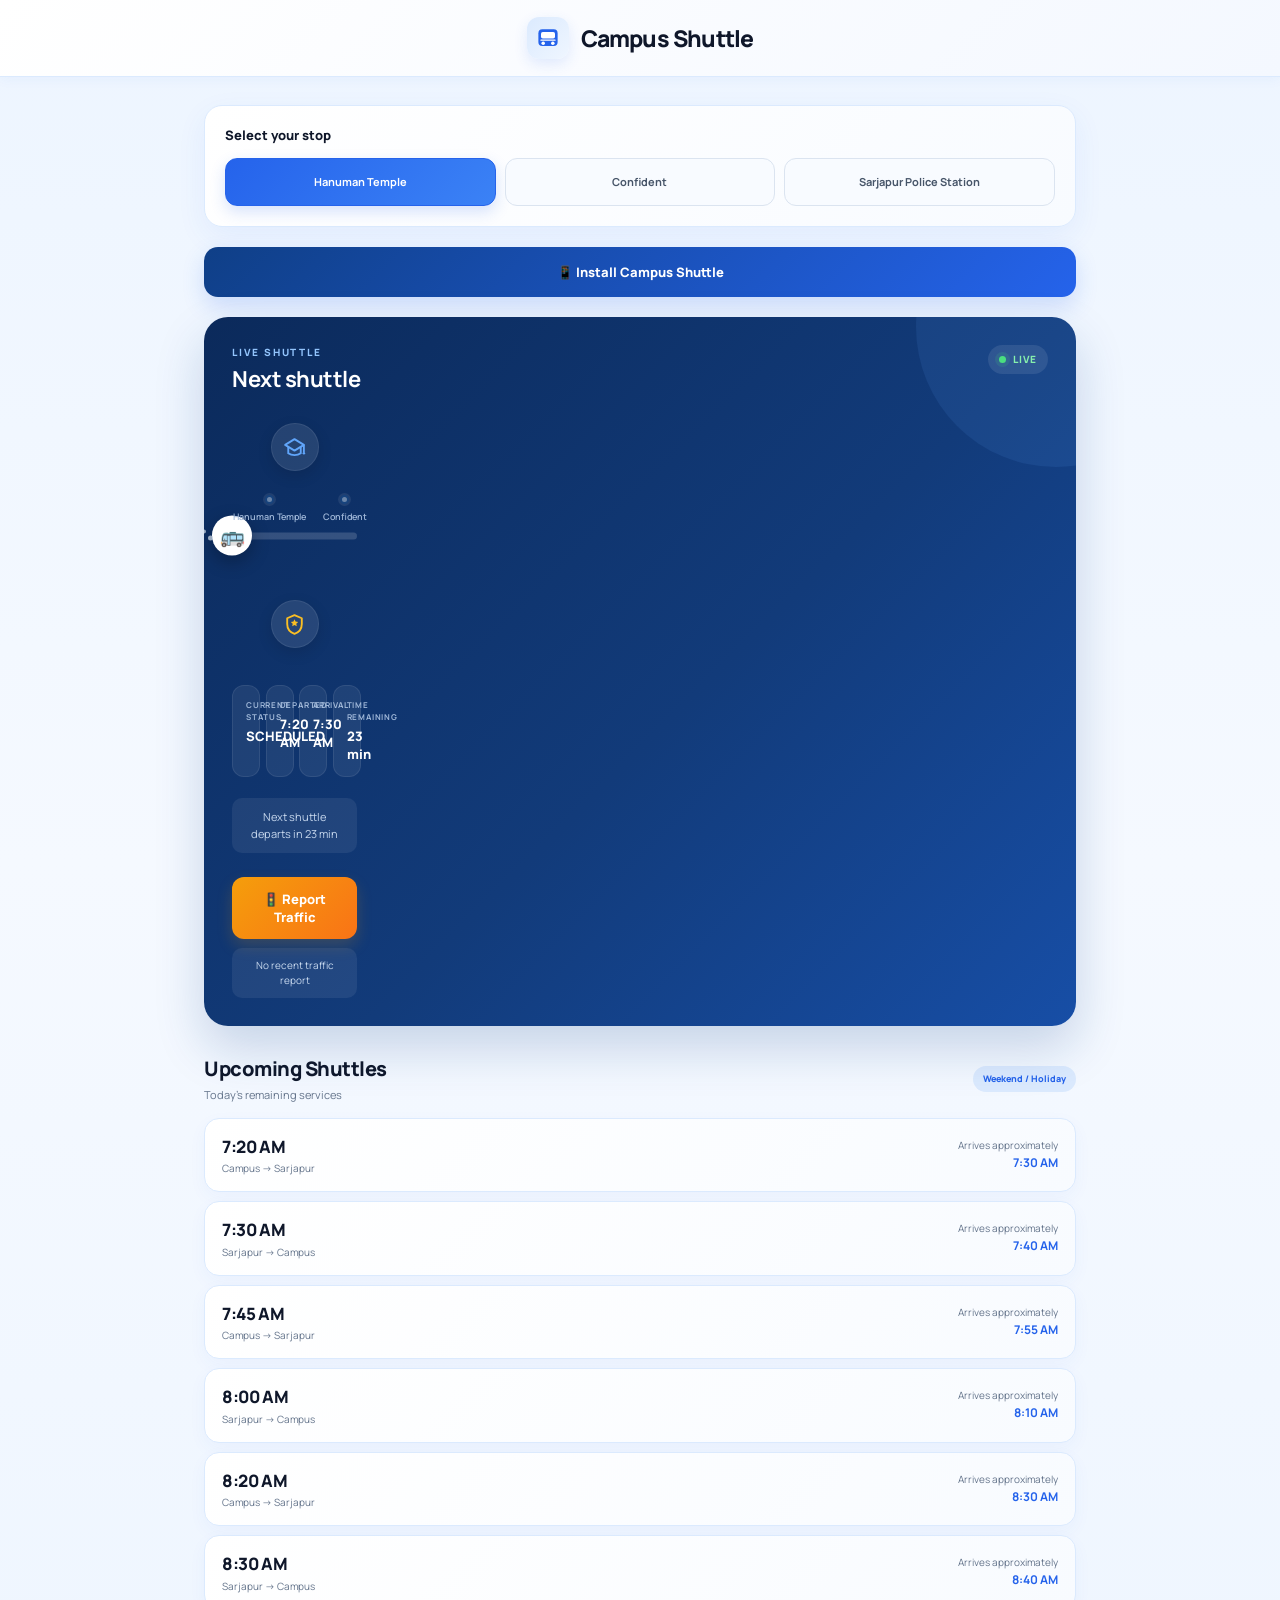
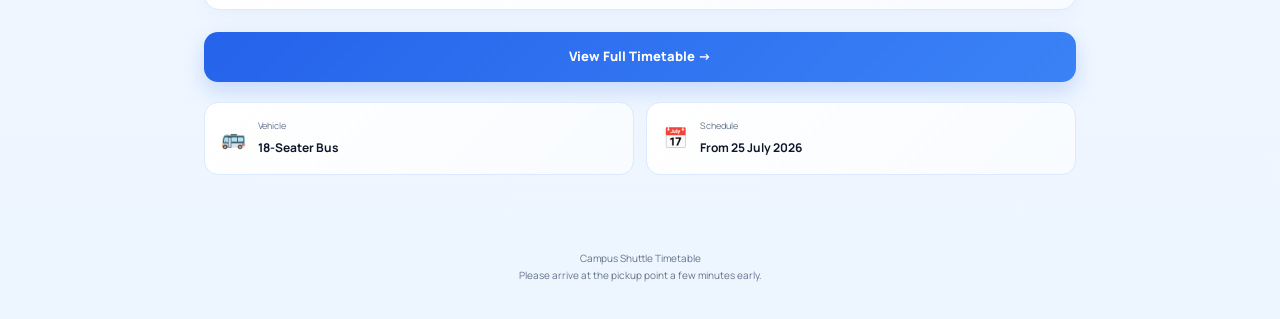
==== index.html @ 2bd51497 "Polish Campus Shuttle design and route" ====
<!DOCTYPE html>
<html lang="en">

<head>

    <meta charset="UTF-8">

    <meta
        name="viewport"
        content="width=device-width, initial-scale=1.0"
    >

    <title>Campus Shuttle</title>

    <!-- Modern Font -->
    <link rel="preconnect" href="https://fonts.googleapis.com">

    <link
        href="https://fonts.googleapis.com/css2?family=Manrope:wght@400;500;600;700;800&display=swap"
        rel="stylesheet"
    >

    <!-- Main CSS -->
    <link
        rel="stylesheet"
        href="style.css"
    >
<!-- PWA / Mobile App -->
<link rel="manifest" href="manifest.json">

<meta name="theme-color" content="#2563eb">

<!-- iPhone / iPad -->
<meta name="apple-mobile-web-app-capable" content="yes">
<meta name="apple-mobile-web-app-status-bar-style" content="default">
<meta name="apple-mobile-web-app-title" content="Campus Shuttle">

<link rel="apple-touch-icon" href="icon-192.png">
</head>


<body>


    <!-- =====================================
         MODERN HEADER
    ====================================== -->

    <header class="modern-header">

        <div class="brand">

            <div class="brand-icon">

                <svg
                    viewBox="0 0 64 64"
                    xmlns="http://www.w3.org/2000/svg"
                    aria-hidden="true"
                >

                    <!-- Bus body -->
                    <rect
                        x="10"
                        y="12"
                        width="44"
                        height="38"
                        rx="9"
                        fill="currentColor"
                    />

                    <!-- Windows -->
                    <rect
                        x="16"
                        y="18"
                        width="32"
                        height="15"
                        rx="4"
                        fill="white"
                    />

                    <!-- Wheels -->
                    <circle
                        cx="21"
                        cy="44"
                        r="4"
                        fill="white"
                    />

                    <circle
                        cx="43"
                        cy="44"
                        r="4"
                        fill="white"
                    />

                    <!-- Lower line -->
                    <path
                        d="M16 37h32"
                        stroke="white"
                        stroke-width="3"
                        stroke-linecap="round"
                    />

                </svg>

            </div>


            <div class="brand-name">
                Campus Shuttle
            </div>

        </div>

    </header>



    <!-- =====================================
         MAIN CONTENT
    ====================================== -->

    <main class="container">


        <!-- =====================================
             LOCATION SELECTION
        ====================================== -->

        <section class="location-card">

    <div class="pickup-title">
        Select your stop
    </div>

    <div class="stop-selector">

        <button
            class="stop-option active"
            data-stop="hanuman-temple"
        >
            Hanuman Temple
        </button>

        <button
            class="stop-option"
            data-stop="confident"
        >
            Confident
        </button>

        <button
            class="stop-option"
            data-stop="sarjapur-police-station"
        >
            Sarjapur Police Station
        </button>

    </div>

</section>
<!-- INSTALL APP -->

<button
    id="installAppButton"
    class="install-app-button"
>
    📱 Install Campus Shuttle
</button>


        <!-- =====================================
             LIVE SHUTTLE TRACKER
        ====================================== -->

        <section class="live-tracker">


            <!-- Live Header -->

            <div class="live-header">

                <div>

                    <div class="live-label">
                        LIVE SHUTTLE
                    </div>


                    <h2 id="liveStatus">
                        Checking shuttle status...
                    </h2>

                </div>


                <div class="live-indicator">

                    <span class="live-dot"></span>

                    LIVE

                </div>

            </div>



            <!-- =====================================
                 ROUTE
            ====================================== -->

            <div class="live-route">

    <!-- APU CAMPUS -->

    <div class="route-terminal">

        <div class="terminal-icon campus-icon">

    <svg
        viewBox="0 0 24 24"
        fill="none"
        xmlns="http://www.w3.org/2000/svg"
        aria-hidden="true"
    >
        <path
            d="M3 9.5L12 4L21 9.5L12 15L3 9.5Z"
            stroke="currentColor"
            stroke-width="1.8"
            stroke-linejoin="round"
        />

        <path
            d="M6 11.5V17.5C9.5 20 14.5 20 18 17.5V11.5"
            stroke="currentColor"
            stroke-width="1.8"
            stroke-linecap="round"
        />

        <path
            d="M21 10V16"
            stroke="currentColor"
            stroke-width="1.8"
            stroke-linecap="round"
        />

        <circle
            cx="21"
            cy="17.5"
            r="1.2"
            fill="currentColor"
        />
    </svg>

</div>

    <!-- ROUTE -->

    <div class="route-middle">

        <div class="route-line-vertical">

            <div
                class="route-progress"
                id="routeProgress"
            ></div>

            <div
    class="bus-marker going-right"
    id="busMarker"
>
    <span class="bus-smoke smoke-1"></span>
    <span class="bus-smoke smoke-2"></span>
    <span class="bus-smoke smoke-3"></span>

    <span class="bus-emoji">
        🚌
    </span>
</div>
        </div>


        <div class="pickup-stops">

            <div
                class="pickup-stop"
                data-route-stop="hanuman-temple"
            >
                <span class="pickup-dot"></span>

                <span>
                    Hanuman Temple
                </span>
            </div>


            <div
                class="pickup-stop"
                data-route-stop="confident"
            >
                <span class="pickup-dot"></span>

                <span>
                    Confident
                </span>
            </div>

        </div>

    </div>


    <!-- SARJAPUR -->

    <div class="route-terminal destination">

        <div class="terminal-icon police-icon">

    <svg
        viewBox="0 0 24 24"
        fill="none"
        xmlns="http://www.w3.org/2000/svg"
        aria-hidden="true"
    >
        <path
            d="M12 3L19 6V11.5C19 16.2 16.2 19.5 12 21C7.8 19.5 5 16.2 5 11.5V6L12 3Z"
            stroke="currentColor"
            stroke-width="1.8"
            stroke-linejoin="round"
        />

        <path
            d="M12 7L13 9.2L15.5 9.5L13.7 11.2L14.2 13.7L12 12.5L9.8 13.7L10.3 11.2L8.5 9.5L11 9.2L12 7Z"
            fill="currentColor"
        />
    </svg>

</div>


            <!-- =====================================
                 LIVE INFORMATION
            ====================================== -->

            <div class="live-info-grid">


                <div class="live-info-card">

                    <span class="live-info-label">
                        CURRENT STATUS
                    </span>


                    <strong id="busState">
                        --
                    </strong>

                </div>



                <div class="live-info-card">

                    <span class="live-info-label">
                        DEPARTED
                    </span>


                    <strong id="departureTime">
                        --
                    </strong>

                </div>



                <div class="live-info-card">

                    <span class="live-info-label">
                        ARRIVAL
                    </span>


                    <strong id="liveArrivalTime">
                        --
                    </strong>

                </div>



                <div class="live-info-card">

                    <span class="live-info-label">
                        TIME REMAINING
                    </span>


                    <strong id="timeRemaining">
                        --
                    </strong>

                </div>

            </div>



            <!-- Live Message -->

            <div
                class="live-message"
                id="liveMessage"
            >
                Checking the current shuttle...
            </div>



            <!-- =====================================
                 TRAFFIC REPORT
            ====================================== -->

            <div class="traffic-report-box">


                <button
                    id="trafficButton"
                    class="traffic-button"
                    onclick="reportTraffic()"
                >
                    🚦 Report Traffic
                </button>


                <div
                    id="trafficStatus"
                    class="traffic-status"
                >
                    No recent traffic report
                </div>

            </div>


        </section>



        <!-- =====================================
             UPCOMING SHUTTLES
        ====================================== -->

        <section class="upcoming-section">


            <div class="section-heading">


                <div>

                    <h2>
                        Upcoming Shuttles
                    </h2>


                    <p>
                        Today's remaining services
                    </p>

                </div>


                <span id="dayType">
                    Weekday
                </span>

            </div>



            <div id="upcomingList">

                <!-- JavaScript will insert shuttles here -->

            </div>


        </section>



        <!-- =====================================
             FULL TIMETABLE
        ====================================== -->

        <a
            href="timetable.html"
            class="full-timetable-button"
        >
            View Full Timetable →
        </a>



        <!-- =====================================
             INFORMATION
        ====================================== -->

        <section class="info-grid">


            <div class="info-card">

                <span>
                    🚌
                </span>


                <div>

                    <p>
                        Vehicle
                    </p>


                    <strong>
                        18-Seater Bus
                    </strong>

                </div>

            </div>



            <div class="info-card">

                <span>
                    📅
                </span>


                <div>

                    <p>
                        Schedule
                    </p>


                    <strong>
                        From 25 July 2026
                    </strong>

                </div>

            </div>


        </section>


    </main>



    <!-- =====================================
         FOOTER
    ====================================== -->

    <footer>

        <p>
            Campus Shuttle Timetable
        </p>


        <p>
            Please arrive at the pickup point a few minutes early.
        </p>

    </footer>



    <!-- =====================================
         JAVASCRIPT
    ====================================== -->

    <script src="script.js"></script>
<script>
    if ("serviceWorker" in navigator) {
        window.addEventListener("load", () => {
            navigator.serviceWorker.register("./sw.js")
                .then(() => {
                    console.log("Campus Shuttle app ready");
                })
                .catch(error => {
                    console.log("App setup error:", error);
                });
        });
    }
</script>
<script>
    if ("serviceWorker" in navigator) {

        window.addEventListener("load", () => {

            navigator.serviceWorker.register("./sw.js")
                .then(() => {
                    console.log("Campus Shuttle app ready");
                })
                .catch(error => {
                    console.error(
                        "Service worker registration failed:",
                        error
                    );
                });

        });

    }
</script>
</body>

</html>
---- style.css ----
/* =========================================================
   CAMPUS SHUTTLE
   CLEAN BLUE THEME
   SINGLE SOURCE OF TRUTH
========================================================= */


/* =========================================================
   1. GLOBAL
========================================================= */

* {
    box-sizing: border-box;
    margin: 0;
    padding: 0;
}

html {
    scroll-behavior: smooth;
    overflow-x: hidden;
}

body {
    font-family: "Manrope", sans-serif;

    background:
        linear-gradient(
            180deg,
            #edf5ff 0%,
            #f5f9ff 45%,
            #edf5ff 100%
        );

    color: #0f172a;

    line-height: 1.5;

    overflow-x: hidden;

    min-height: 100vh;
}

button,
select {
    font-family: inherit;
}

button {
    -webkit-tap-highlight-color: transparent;
}

a {
    color: inherit;
    text-decoration: none;
}


/* =========================================================
   2. HEADER
========================================================= */

.modern-header {
    width: 100%;

    background:
        linear-gradient(
            135deg,
            #ffffff,
            #f4f8ff
        );

    border-bottom: 1px solid #dbeafe;

    box-shadow:
        0 2px 12px rgba(37, 99, 235, 0.05);
}

.brand {
    width: 100%;
    max-width: 1100px;

    min-height: 76px;

    margin: 0 auto;

    padding: 16px 28px;

    display: flex;

    align-items: center;

    justify-content: center;

    gap: 12px;
}

.brand-icon {
    width: 42px;
    height: 42px;

    display: flex;

    align-items: center;
    justify-content: center;

    border-radius: 12px;

    background:
        linear-gradient(
            135deg,
            #dbeafe,
            #eff6ff
        );

    color: #2563eb;

    box-shadow:
        0 5px 14px rgba(37, 99, 235, 0.12);

    flex-shrink: 0;
}

.brand-icon svg {
    width: 28px;
    height: 28px;
}

.brand-name {
    font-size: 23px;

    font-weight: 800;

    letter-spacing: -0.8px;

    color: #0f172a;
}


/* =========================================================
   3. MAIN CONTAINER
========================================================= */

.container {
    width: 100%;

    max-width: 920px;

    margin: 0 auto;

    padding: 28px 24px 50px;
}


/* =========================================================
   4. STOP SELECTOR
========================================================= */

.location-card {
    width: 100%;

    background:
        linear-gradient(
            135deg,
            #ffffff,
            #f8fbff
        );

    border: 1px solid #dbeafe;

    border-radius: 18px;

    padding: 20px;

    margin-bottom: 20px;

    box-shadow:
        0 10px 30px rgba(37, 99, 235, 0.07);
}

.pickup-title {
    margin-bottom: 12px;

    color: #0f172a;

    font-size: 13px;

    font-weight: 800;
}

.stop-selector {
    width: 100%;

    display: grid;

    grid-template-columns:
        repeat(3, minmax(0, 1fr));

    gap: 9px;
}

.stop-option {
    min-height: 48px;

    padding: 9px 12px;

    border:
        1px solid #dbe4f0;

    border-radius: 12px;

    background: #f8fbff;

    color: #475569;

    font-size: 11px;

    font-weight: 700;

    cursor: pointer;

    transition:
        background 0.2s ease,
        border-color 0.2s ease,
        color 0.2s ease,
        transform 0.2s ease,
        box-shadow 0.2s ease;
}

.stop-option:hover {
    transform: translateY(-1px);

    border-color: #93c5fd;

    background: #eff6ff;
}

.stop-option.active {
    background:
        linear-gradient(
            135deg,
            #2563eb,
            #3b82f6
        );

    border-color: #2563eb;

    color: white;

    box-shadow:
        0 6px 15px rgba(37, 99, 235, 0.18);
}


/* =========================================================
   5. LIVE TRACKER
========================================================= */

.live-tracker {
    width: 100%;

    position: relative;

    overflow: hidden;

    background:
        linear-gradient(
            135deg,
            #0b2a5b 0%,
            #123b7a 55%,
            #174ea6 100%
        );

    color: white;

    border-radius: 24px;

    padding: 28px;

    margin-bottom: 28px;

    box-shadow:
        0 22px 50px rgba(15, 63, 135, 0.20);
}


/* subtle glow */

.live-tracker::before {
    content: "";

    position: absolute;

    width: 280px;
    height: 280px;

    right: -120px;
    top: -130px;

    border-radius: 50%;

    background:
        rgba(96, 165, 250, 0.10);

    pointer-events: none;
}


/* =========================================================
   6. LIVE HEADER
========================================================= */

.live-header {
    position: relative;
    z-index: 2;

    display: flex;

    align-items: flex-start;

    justify-content: space-between;

    gap: 15px;
}

.live-label {
    margin-bottom: 6px;

    color: #93c5fd;

    font-size: 10px;

    font-weight: 800;

    letter-spacing: 1.8px;
}

.live-header h2 {
    color: white;

    font-size: 22px;

    line-height: 1.25;

    letter-spacing: -0.5px;
}

.live-indicator {
    display: flex;

    align-items: center;

    gap: 7px;

    padding: 7px 11px;

    border-radius: 20px;

    background:
        rgba(255,255,255,0.09);

    color: #86efac;

    font-size: 10px;

    font-weight: 800;

    letter-spacing: 0.7px;

    white-space: nowrap;
}

.live-dot {
    width: 7px;
    height: 7px;

    border-radius: 50%;

    background: #4ade80;

    box-shadow:
        0 0 0 4px rgba(74, 222, 128, 0.12);

    animation:
        livePulse 1.5s infinite;
}

@keyframes livePulse {

    0% {
        opacity: 1;
        transform: scale(1);
    }

    50% {
        opacity: 0.45;
        transform: scale(0.75);
    }

    100% {
        opacity: 1;
        transform: scale(1);
    }
}


/* =========================================================
   7. HORIZONTAL ROUTE
========================================================= */

.live-route {
    position: relative;
    z-index: 2;

    width: 100%;

    min-height: 175px;

    margin-top: 30px;

    display: grid;

    grid-template-columns:
        125px
        minmax(0, 1fr)
        145px;

    align-items: center;

    gap: 18px;
}


/* =========================================================
   8. TERMINAL STOPS
========================================================= */

.route-terminal {
    width: 100%;

    display: flex;

    flex-direction: column;

    align-items: center;

    justify-content: center;

    text-align: center;

    gap: 7px;
}

.terminal-icon {
    width: 48px;
    height: 48px;

    display: flex;

    align-items: center;
    justify-content: center;

    border-radius: 50%;

    background:
        rgba(255,255,255,0.10);

    border:
        1px solid rgba(255,255,255,0.08);

    color: #93c5fd;

    box-shadow:
        0 5px 15px rgba(0,0,0,0.12);
}

.terminal-icon svg {
    width: 25px;
    height: 25px;
}

.campus-icon {
    color: #60a5fa;
}

.police-icon {
    color: #fbbf24;
}

.route-terminal strong {
    max-width: 130px;

    color: white;

    font-size: 10px;

    font-weight: 800;

    line-height: 1.35;
}

.route-terminal > span {
    color: #a9c5e8;

    font-size: 8px;

    font-weight: 600;
}


/* =========================================================
   9. MIDDLE ROUTE
========================================================= */

.route-middle {
    position: relative;

    width: 100%;

    min-width: 0;

    height: 115px;

    display: flex;

    align-items: center;
}


/* =========================================================
   10. ROAD / ROUTE LINE
========================================================= */

.route-line-vertical {
    position: absolute;

    left: 0;
    right: 0;

    top: 50%;

    width: 100%;
    height: 7px;

    transform: translateY(-50%);

    border-radius: 20px;

    background:
        rgba(255,255,255,0.16);
}


/* blue progress */

.route-line-vertical .route-progress {
    position: absolute;

    left: 0;
    top: 0;

    width: 0%;
    height: 100%;

    border-radius: 20px;

    background:
        linear-gradient(
            90deg,
            #60a5fa,
            #38bdf8
        );

    transition:
        width 1s linear;
}


/* =========================================================
   11. BUS
========================================================= */

.route-line-vertical .bus-marker {
    position: absolute;

    left: 0%;

    top: 50%;

    width: 40px;
    height: 40px;

    transform:
        translate(-50%, -50%);

    display: flex;

    align-items: center;
    justify-content: center;

    border-radius: 50%;

    background: white;

    color: #111827;

    font-size: 20px;

    box-shadow:
        0 6px 18px rgba(0,0,0,0.28);

    transition:
        left 1s linear;

    z-index: 10;
}

.bus-emoji {
    position: relative;

    z-index: 5;

    display: block;

    line-height: 1;
}


/* =========================================================
   12. BUS SMOKE
========================================================= */

.bus-smoke {
    position: absolute;

    width: 5px;
    height: 5px;

    border-radius: 50%;

    background:
        rgba(203, 213, 225, 0.75);

    pointer-events: none;

    animation:
        busSmoke 1.2s infinite ease-out;
}

.going-right .smoke-1 {
    left: -4px;
    top: 20px;

    animation-delay: 0s;
}

.going-right .smoke-2 {
    left: -10px;
    top: 14px;

    width: 4px;
    height: 4px;

    animation-delay: 0.3s;
}

.going-right .smoke-3 {
    left: -15px;
    top: 21px;

    width: 3px;
    height: 3px;

    animation-delay: 0.6s;
}

@keyframes busSmoke {

    0% {
        opacity: 0;

        transform:
            translateX(0)
            translateY(0)
            scale(0.6);
    }

    30% {
        opacity: 0.7;
    }

    100% {
        opacity: 0;

        transform:
            translateX(-10px)
            translateY(-5px)
            scale(1.5);
    }
}

.going-left .bus-emoji {
    transform:
        scaleX(-1);
}

.going-left .smoke-1 {
    left: auto;
    right: -4px;
}

.going-left .smoke-2 {
    left: auto;
    right: -10px;
}

.going-left .smoke-3 {
    left: auto;
    right: -15px;
}

.going-left .bus-smoke {
    animation-name:
        busSmokeLeft;
}

@keyframes busSmokeLeft {

    0% {
        opacity: 0;

        transform:
            translateX(0)
            translateY(0)
            scale(0.6);
    }

    30% {
        opacity: 0.7;
    }

    100% {
        opacity: 0;

        transform:
            translateX(10px)
            translateY(-5px)
            scale(1.5);
    }
}


/* =========================================================
   13. INTERMEDIATE PICKUP STOPS
========================================================= */

.pickup-stops {
    position: absolute;

    left: 0;
    right: 0;

    top: 50%;

    height: 82px;

    transform:
        translateY(-50%);

    display: flex;

    align-items: flex-start;

    justify-content: space-between;

    pointer-events: none;
}

.pickup-stop {
    min-width: 75px;

    display: flex;

    flex-direction: column;

    align-items: center;

    gap: 7px;

    color: #9fb7d8;

    font-size: 9px;

    font-weight: 600;

    text-align: center;

    line-height: 1.3;

    transition:
        color 0.2s ease,
        transform 0.2s ease;
}

.pickup-dot {
    width: 9px;
    height: 9px;

    flex-shrink: 0;

    border-radius: 50%;

    background: #6b86aa;

    border:
        2px solid #17437d;

    box-shadow:
        0 0 0 2px rgba(255,255,255,0.08);
}

.pickup-stop.selected {
    color: #bfdbfe;

    font-weight: 800;

    transform:
        translateY(-2px);
}

.pickup-stop.selected .pickup-dot {
    background: #60a5fa;

    box-shadow:
        0 0 0 4px rgba(96,165,250,0.16);
}


/* =========================================================
   14. LIVE INFORMATION
========================================================= */

.live-info-grid {
    position: relative;
    z-index: 2;

    width: 100%;

    display: grid;

    grid-template-columns:
        repeat(4, minmax(0, 1fr));

    gap: 9px;

    margin-top: 30px;
}

.live-info-card {
    min-width: 0;

    padding: 13px;

    border:
        1px solid rgba(255,255,255,0.08);

    border-radius: 12px;

    background:
        rgba(255,255,255,0.07);
}

.live-info-label {
    display: block;

    margin-bottom: 5px;

    color: #9fb7d8;

    font-size: 8px;

    font-weight: 700;

    letter-spacing: 0.8px;
}

.live-info-card strong {
    display: block;

    color: white;

    font-size: 13px;

    font-weight: 800;
}


/* =========================================================
   15. LIVE MESSAGE
========================================================= */

.live-message {
    position: relative;
    z-index: 2;

    margin-top: 14px;

    padding: 11px 13px;

    border-radius: 10px;

    background:
        rgba(255,255,255,0.07);

    color: #c7d8ee;

    font-size: 11px;

    text-align: center;
}


/* =========================================================
   16. TRAFFIC REPORT
========================================================= */

.traffic-report-box {
    position: relative;
    z-index: 2;

    margin-top: 17px;

    text-align: center;
}

.traffic-button {
    width: 100%;

    min-height: 48px;

    border: none;

    border-radius: 12px;

    padding: 13px 18px;

    background:
        linear-gradient(
            135deg,
            #f59e0b,
            #f97316
        );

    color: white;

    font-size: 13px;

    font-weight: 800;

    cursor: pointer;

    box-shadow:
        0 7px 16px rgba(245,158,11,0.18);

    transition:
        transform 0.2s ease,
        opacity 0.2s ease;
}

.traffic-button:hover {
    transform:
        translateY(-1px);

    opacity: 0.94;
}

.traffic-button:active {
    transform:
        scale(0.98);
}

.traffic-button:disabled {
    cursor: not-allowed;

    opacity: 0.55;
}

.traffic-status {
    margin-top: 9px;

    padding: 10px;

    border-radius: 10px;

    background:
        rgba(255,255,255,0.07);

    color: #c7d8ee;

    font-size: 10px;

    line-height: 1.5;
}

.traffic-status.active {
    background:
        rgba(245,158,11,0.14);

    color: #fbbf24;

    border:
        1px solid rgba(245,158,11,0.22);
}

.traffic-status.clear {
    color: #86efac;
}


/* =========================================================
   17. UPCOMING SHUTTLES
========================================================= */

.upcoming-section {
    width: 100%;

    margin-bottom: 22px;
}

.section-heading {
    display: flex;

    align-items: center;

    justify-content: space-between;

    gap: 15px;

    margin-bottom: 14px;
}

.section-heading h2 {
    color: #0f172a;

    font-size: 20px;

    font-weight: 800;

    letter-spacing: -0.5px;
}

.section-heading p {
    margin-top: 3px;

    color: #64748b;

    font-size: 11px;
}

#dayType {
    padding: 6px 10px;

    border-radius: 20px;

    background: #dbeafe;

    color: #2563eb;

    font-size: 9px;

    font-weight: 800;

    white-space: nowrap;
}


/* =========================================================
   18. SHUTTLE CARDS
========================================================= */

.shuttle-card {
    width: 100%;

    display: flex;

    align-items: center;

    justify-content: space-between;

    gap: 15px;

    margin-bottom: 9px;

    padding: 15px 17px;

    background:
        linear-gradient(
            135deg,
            #ffffff,
            #f8fbff
        );

    border:
        1px solid #dbeafe;

    border-radius: 15px;

    box-shadow:
        0 6px 18px rgba(37, 99, 235, 0.045);

    transition:
        transform 0.2s ease,
        box-shadow 0.2s ease,
        border-color 0.2s ease;
}

.shuttle-card:hover {
    transform:
        translateY(-2px);

    border-color: #bfdbfe;

    box-shadow:
        0 10px 24px rgba(37, 99, 235, 0.09);
}

.shuttle-card-left {
    display: flex;

    align-items: center;

    gap: 12px;

    min-width: 0;
}

.shuttle-time {
    color: #0f172a;

    font-size: 17px;

    font-weight: 800;

    letter-spacing: -0.4px;

    white-space: nowrap;
}

.shuttle-route {
    margin-top: 2px;

    color: #64748b;

    font-size: 10px;
}

.shuttle-arrival {
    flex-shrink: 0;

    color: #64748b;

    font-size: 10px;

    text-align: right;
}

.shuttle-arrival strong {
    display: block;

    margin-top: 1px;

    color: #2563eb;

    font-size: 12px;
}


/* =========================================================
   19. SPECIAL SHUTTLE
========================================================= */

.special-shuttle {
    border-color: #f5d48a;

    background:
        linear-gradient(
            135deg,
            #fffdf5,
            #ffffff
        );
}

.special-badge {
    display: inline-flex;

    align-items: center;

    gap: 4px;

    margin-left: 7px;

    padding: 4px 8px;

    border-radius: 20px;

    background: #fff4cf;

    color: #a16207;

    font-size: 9px;

    font-weight: 800;

    vertical-align: middle;
}


/* =========================================================
   20. FULL TIMETABLE BUTTON
========================================================= */

.full-timetable-button {
    width: 100%;

    min-height: 50px;

    display: flex;

    align-items: center;
    justify-content: center;

    margin: 20px 0;

    border-radius: 14px;

    background:
        linear-gradient(
            135deg,
            #2563eb,
            #3b82f6
        );

    color: white;

    font-size: 13px;

    font-weight: 800;

    box-shadow:
        0 9px 22px rgba(37, 99, 235, 0.20);

    transition:
        transform 0.2s ease,
        box-shadow 0.2s ease;
}

.full-timetable-button:hover {
    transform:
        translateY(-1px);

    box-shadow:
        0 12px 26px rgba(37, 99, 235, 0.25);
}


/* =========================================================
   21. INFORMATION CARDS
========================================================= */

.info-grid {
    width: 100%;

    display: grid;

    grid-template-columns:
        repeat(2, minmax(0, 1fr));

    gap: 12px;

    margin-top: 20px;
}

.info-card {
    min-width: 0;

    display: flex;

    align-items: center;

    gap: 12px;

    padding: 16px;

    background:
        linear-gradient(
            135deg,
            #ffffff,
            #f8fbff
        );

    border:
        1px solid #dbeafe;

    border-radius: 14px;

    transition:
        transform 0.2s ease,
        box-shadow 0.2s ease;
}

.info-card:hover {
    transform:
        translateY(-2px);

    box-shadow:
        0 8px 22px rgba(37, 99, 235, 0.07);
}

.info-card > span {
    font-size: 20px;
}

.info-card p {
    margin-bottom: 2px;

    color: #64748b;

    font-size: 9px;
}

.info-card strong {
    color: #0f172a;

    font-size: 12px;
}


/* =========================================================
   22. INSTALL APP
========================================================= */

.install-app-button {
    width: 100%;

    min-height: 50px;

    display: flex;

    align-items: center;
    justify-content: center;

    margin-bottom: 20px;

    border: none;

    border-radius: 14px;

    background:
        linear-gradient(
            135deg,
            #0f3f87,
            #2563eb
        );

    color: white;

    font-size: 13px;

    font-weight: 800;

    cursor: pointer;

    box-shadow:
        0 9px 22px rgba(37, 99, 235, 0.18);

    transition:
        transform 0.2s ease,
        box-shadow 0.2s ease;
}

.install-app-button:hover {
    transform:
        translateY(-1px);

    box-shadow:
        0 12px 26px rgba(37, 99, 235, 0.24);
}


/* =========================================================
   23. FOOTER
========================================================= */

footer {
    width: 100%;

    padding:
        25px
        15px
        35px;

    color: #64748b;

    font-size: 10px;

    line-height: 1.7;

    text-align: center;
}


/* =========================================================
   24. TIMETABLE PAGE
========================================================= */

.timetable-container {
    width: 100%;

    max-width: 1000px;

    margin: 0 auto;

    padding: 30px 24px 50px;
}

.timetable-intro {
    padding: 25px;

    margin-bottom: 20px;

    background:
        linear-gradient(
            135deg,
            #ffffff,
            #f8fbff
        );

    border:
        1px solid #dbeafe;

    border-radius: 20px;

    box-shadow:
        0 8px 25px rgba(37, 99, 235, 0.05);
}

.timetable-intro h1 {
    margin-bottom: 8px;

    color: #0f172a;

    font-size: 30px;

    font-weight: 800;

    letter-spacing: -0.8px;
}

.timetable-intro p {
    color: #64748b;

    font-size: 13px;
}

.schedule-notice {
    margin-top: 18px;

    padding: 12px;

    border-radius: 10px;

    background: #eff6ff;

    color: #1d4ed8;

    font-size: 11px;

    border:
        1px solid #dbeafe;
}

.schedule-tabs {
    display: flex;

    gap: 8px;

    margin-bottom: 18px;
}

.schedule-tab {
    flex: 1;

    border: none;

    padding: 12px;

    border-radius: 10px;

    background: #dbeafe;

    color: #475569;

    font-size: 11px;

    font-weight: 700;

    cursor: pointer;
}

.schedule-tab.active {
    background:
        linear-gradient(
            135deg,
            #2563eb,
            #3b82f6
        );

    color: white;
}

.schedule-panel {
    display: none;
}

.schedule-panel.active {
    display: block;
}

.schedule-heading {
    display: flex;

    align-items: center;

    justify-content: space-between;

    gap: 10px;

    margin-bottom: 12px;
}

.schedule-heading h2 {
    color: #0f172a;

    font-size: 20px;

    font-weight: 800;
}

.trip-count {
    color: #64748b;

    font-size: 10px;
}

.table-wrapper {
    width: 100%;

    overflow: hidden;

    background: white;

    border:
        1px solid #dbeafe;

    border-radius: 15px;

    box-shadow:
        0 7px 20px rgba(37, 99, 235, 0.045);
}

.table-wrapper table {
    width: 100%;

    border-collapse: collapse;

    table-layout: fixed;
}

.table-wrapper th {
    padding: 12px;

    background: #eff6ff;

    color: #1e40af;

    font-size: 11px;

    font-weight: 800;

    text-align: center;
}

.table-wrapper td {
    padding: 11px;

    border-top:
        1px solid #edf2f7;

    color: #334155;

    font-size: 12px;

    text-align: center;
}

.route-info {
    margin-top: 20px;

    padding: 18px;

    background:
        linear-gradient(
            135deg,
            #ffffff,
            #f8fbff
        );

    border:
        1px solid #dbeafe;

    border-radius: 15px;

    color: #475569;

    font-size: 12px;

    line-height: 1.7;
}

.home-button {
    width: 100%;

    min-height: 48px;

    display: flex;

    align-items: center;
    justify-content: center;

    margin-top: 20px;

    border-radius: 12px;

    background:
        linear-gradient(
            135deg,
            #2563eb,
            #3b82f6
        );

    color: white;

    font-size: 12px;

    font-weight: 800;
}


/* =========================================================
   25. MOBILE
========================================================= */

@media (max-width: 600px) {

    .brand {
        min-height: 68px;

        padding:
            14px
            16px;
    }

    .brand-icon {
        width: 38px;
        height: 38px;

        border-radius: 10px;
    }

    .brand-icon svg {
        width: 25px;
        height: 25px;
    }

    .brand-name {
        font-size: 20px;
    }


    .container {
        padding:
            17px
            12px
            35px;
    }


    .location-card {
        padding: 16px;

        border-radius: 16px;
    }


    .stop-selector {
        grid-template-columns: 1fr;

        gap: 7px;
    }


    .stop-option {
        min-height: 44px;

        text-align: left;

        padding:
            8px
            13px;
    }


    .live-tracker {
        padding: 20px;

        border-radius: 20px;
    }


    .live-header h2 {
        font-size: 18px;
    }


    .live-indicator {
        padding:
            6px
            9px;

        font-size: 9px;
    }


    .live-route {
        grid-template-columns:
            72px
            minmax(0, 1fr)
            78px;

        gap: 6px;

        min-height: 155px;

        margin-top: 27px;
    }


    .route-terminal strong {
        max-width: 75px;

        font-size: 8px;
    }


    .route-terminal > span {
        font-size: 7px;
    }


    .terminal-icon {
        width: 38px;
        height: 38px;
    }


    .terminal-icon svg {
        width: 20px;
        height: 20px;
    }


    .route-middle {
        height: 100px;
    }


    .pickup-stop {
        min-width: 43px;

        font-size: 7px;

        white-space: normal;
    }


    .pickup-dot {
        width: 8px;
        height: 8px;
    }


    .route-line-vertical .bus-marker {
        width: 33px;
        height: 33px;

        font-size: 16px;
    }


    .live-info-grid {
        grid-template-columns:
            repeat(2, minmax(0, 1fr));

        gap: 8px;

        margin-top: 25px;
    }


    .live-info-card {
        padding: 11px;
    }


    .live-info-card strong {
        font-size: 12px;
    }


    .shuttle-card {
        padding:
            13px;
    }


    .shuttle-time {
        font-size: 15px;
    }


    .shuttle-route {
        font-size: 9px;
    }


    .shuttle-arrival {
        font-size: 9px;
    }


    .shuttle-arrival strong {
        font-size: 11px;
    }


    .special-badge {
        display: block;

        width: fit-content;

        margin:
            4px
            0
            0;
    }


    .info-grid {
        grid-template-columns: 1fr;
    }


    .timetable-container {
        padding:
            20px
            10px
            40px;
    }


    .timetable-intro {
        padding:
            18px
            14px;
    }


    .timetable-intro h1 {
        font-size: 24px;
    }


    .schedule-tabs {
        gap: 5px;
    }


    .schedule-tab {
        padding:
            10px
            4px;

        font-size: 9px;
    }


    .table-wrapper th,
    .table-wrapper td {
        padding:
            10px
            3px;

        font-size: 10px;

        white-space: nowrap;
    }


    .table-wrapper th {
        font-size: 9px;
    }
}


/* =========================================================
   26. VERY SMALL PHONES
========================================================= */

@media (max-width: 380px) {

    .container {
        padding-left: 9px;
        padding-right: 9px;
    }


    .brand {
        padding-left: 13px;
        padding-right: 13px;
    }


    .brand-name {
        font-size: 19px;
    }


    .live-tracker {
        padding: 16px;
    }


    .live-route {
        grid-template-columns:
            62px
            minmax(0, 1fr)
            68px;

        gap: 4px;
    }


    .route-terminal strong {
        max-width: 65px;

        font-size: 7px;
    }


    .route-terminal > span {
        font-size: 6px;
    }


    .terminal-icon {
        width: 34px;
        height: 34px;
    }


    .terminal-icon svg {
        width: 18px;
        height: 18px;
    }


    .pickup-stop {
        min-width: 36px;

        font-size: 6px;
    }


    .route-line-vertical .bus-marker {
        width: 30px;
        height: 30px;

        font-size: 14px;
    }


    .live-info-card {
        padding: 9px;
    }


    .live-info-label {
        font-size: 7px;
    }


    .live-info-card strong {
        font-size: 11px;
    }
}
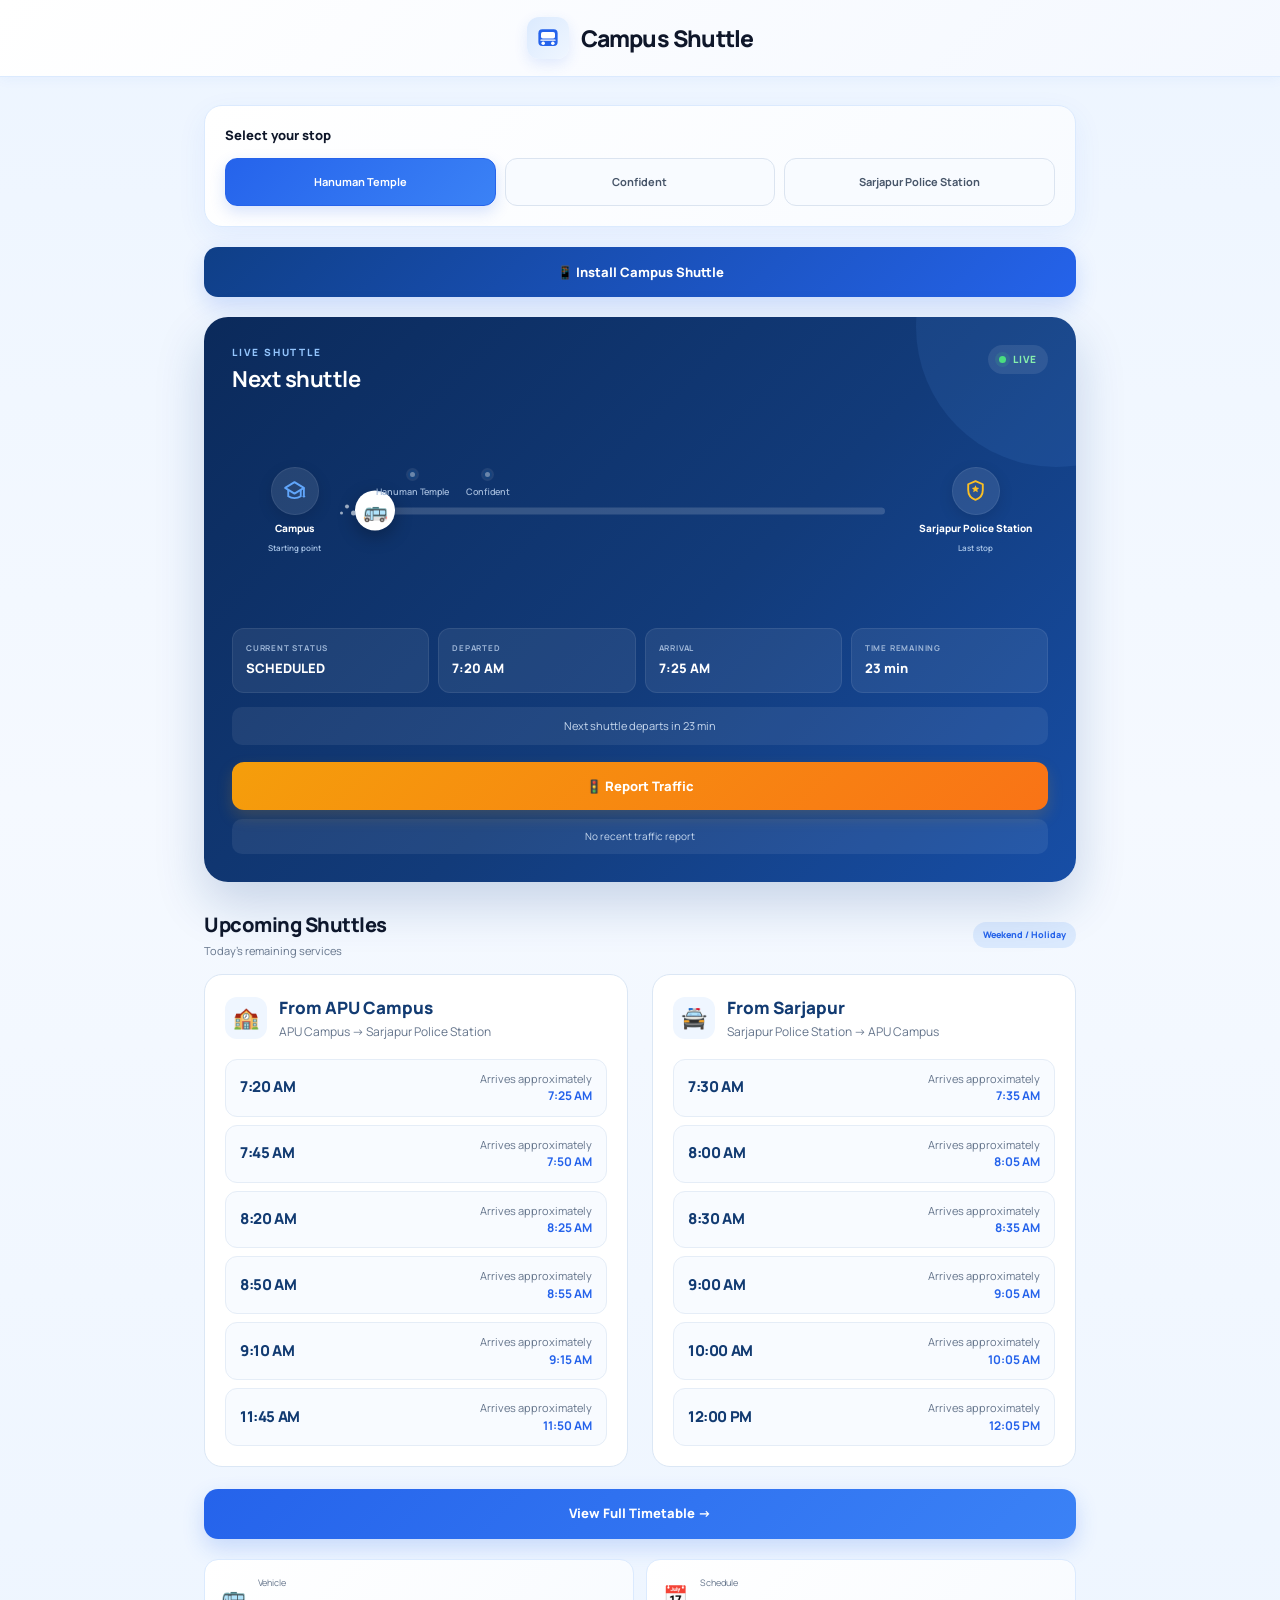
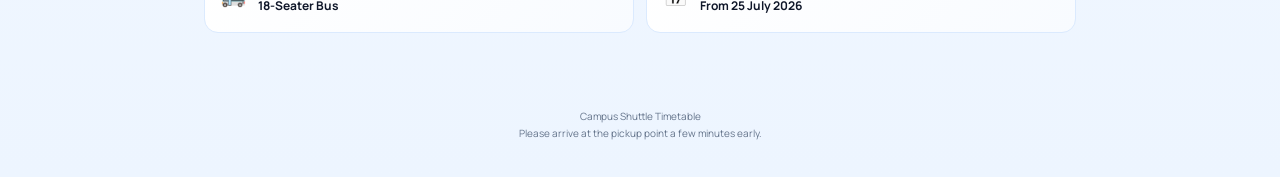
==== commit 363600b7: "Update shuttle route timing and separate schedules" ====
--- a/index.html
+++ b/index.html
@@ -173,280 +173,303 @@
              LIVE SHUTTLE TRACKER
         ====================================== -->
 
-        <section class="live-tracker">
-
-
-            <!-- Live Header -->
-
-            <div class="live-header">
-
-                <div>
-
-                    <div class="live-label">
-                        LIVE SHUTTLE
-                    </div>
-
-
-                    <h2 id="liveStatus">
-                        Checking shuttle status...
-                    </h2>
+<section class="live-tracker">
+
+    <!-- LIVE HEADER -->
+
+    <div class="live-header">
+
+        <div>
+
+            <div class="live-label">
+                LIVE SHUTTLE
+            </div>
+
+            <h2 id="liveStatus">
+                Checking shuttle status...
+            </h2>
+
+        </div>
+
+
+        <div class="live-indicator">
+
+            <span class="live-dot"></span>
+
+            LIVE
+
+        </div>
+
+    </div>
+
+
+    <!-- ROUTE -->
+
+    <div class="live-route">
+
+
+        <!-- APU CAMPUS -->
+
+        <div class="route-terminal">
+
+            <div class="terminal-icon campus-icon">
+
+                <svg
+                    viewBox="0 0 24 24"
+                    fill="none"
+                    xmlns="http://www.w3.org/2000/svg"
+                >
+
+                    <path
+                        d="M3 9.5L12 4L21 9.5L12 15L3 9.5Z"
+                        stroke="currentColor"
+                        stroke-width="1.8"
+                        stroke-linejoin="round"
+                    />
+
+                    <path
+                        d="M6 11.5V17.5C9.5 20 14.5 20 18 17.5V11.5"
+                        stroke="currentColor"
+                        stroke-width="1.8"
+                        stroke-linecap="round"
+                    />
+
+                    <path
+                        d="M21 10V16"
+                        stroke="currentColor"
+                        stroke-width="1.8"
+                        stroke-linecap="round"
+                    />
+
+                    <circle
+                        cx="21"
+                        cy="17.5"
+                        r="1.2"
+                        fill="currentColor"
+                    />
+
+                </svg>
+
+            </div>
+
+
+            <strong id="startStop">
+                APU Campus
+            </strong>
+
+
+            <span>
+                Starting point
+            </span>
+
+        </div>
+
+
+
+        <!-- MIDDLE ROUTE -->
+
+        <div class="route-middle">
+
+            <div class="route-line-vertical">
+
+                <div
+                    class="route-progress"
+                    id="routeProgress"
+                ></div>
+
+
+                <div
+                    class="bus-marker going-right"
+                    id="busMarker"
+                >
+
+                    <span class="bus-smoke smoke-1"></span>
+                    <span class="bus-smoke smoke-2"></span>
+                    <span class="bus-smoke smoke-3"></span>
+
+                    <span class="bus-emoji">
+                        🚌
+                    </span>
 
                 </div>
 
-
-                <div class="live-indicator">
-
-                    <span class="live-dot"></span>
-
-                    LIVE
+            </div>
+
+
+            <!-- PICKUP STOPS -->
+
+            <div class="pickup-stops">
+
+                <div
+                    class="pickup-stop"
+                    data-route-stop="hanuman-temple"
+                >
+
+                    <span class="pickup-dot"></span>
+
+                    <span>
+                        Hanuman Temple
+                    </span>
 
                 </div>
 
-            </div>
-
-
-
-            <!-- =====================================
-                 ROUTE
-            ====================================== -->
-
-            <div class="live-route">
-
-    <!-- APU CAMPUS -->
-
-    <div class="route-terminal">
-
-        <div class="terminal-icon campus-icon">
-
-    <svg
-        viewBox="0 0 24 24"
-        fill="none"
-        xmlns="http://www.w3.org/2000/svg"
-        aria-hidden="true"
+
+                <div
+                    class="pickup-stop"
+                    data-route-stop="confident"
+                >
+
+                    <span class="pickup-dot"></span>
+
+                    <span>
+                        Confident
+                    </span>
+
+                </div>
+
+            </div>
+
+        </div>
+
+
+
+        <!-- SARJAPUR POLICE STATION -->
+
+        <div class="route-terminal destination">
+
+            <div class="terminal-icon police-icon">
+
+                <svg
+                    viewBox="0 0 24 24"
+                    fill="none"
+                    xmlns="http://www.w3.org/2000/svg"
+                >
+
+                    <path
+                        d="M12 3L19 6V11.5C19 16.2 16.2 19.5 12 21C7.8 19.5 5 16.2 5 11.5V6L12 3Z"
+                        stroke="currentColor"
+                        stroke-width="1.8"
+                        stroke-linejoin="round"
+                    />
+
+                    <path
+                        d="M12 7L13 9.2L15.5 9.5L13.7 11.2L14.2 13.7L12 12.5L9.8 13.7L10.3 11.2L8.5 9.5L11 9.2L12 7Z"
+                        fill="currentColor"
+                    />
+
+                </svg>
+
+            </div>
+
+
+            <strong id="endStop">
+                Sarjapur Police Station
+            </strong>
+
+
+            <span>
+                Last stop
+            </span>
+
+        </div>
+
+    </div>
+
+
+
+    <!-- LIVE INFORMATION -->
+
+    <div class="live-info-grid">
+
+        <div class="live-info-card">
+
+            <span class="live-info-label">
+                CURRENT STATUS
+            </span>
+
+            <strong id="busState">
+                --
+            </strong>
+
+        </div>
+
+
+        <div class="live-info-card">
+
+            <span class="live-info-label">
+                DEPARTED
+            </span>
+
+            <strong id="departureTime">
+                --
+            </strong>
+
+        </div>
+
+
+        <div class="live-info-card">
+
+            <span class="live-info-label">
+                ARRIVAL
+            </span>
+
+            <strong id="liveArrivalTime">
+                --
+            </strong>
+
+        </div>
+
+
+        <div class="live-info-card">
+
+            <span class="live-info-label">
+                TIME REMAINING
+            </span>
+
+            <strong id="timeRemaining">
+                --
+            </strong>
+
+        </div>
+
+    </div>
+
+
+
+    <!-- LIVE MESSAGE -->
+
+    <div
+        class="live-message"
+        id="liveMessage"
     >
-        <path
-            d="M3 9.5L12 4L21 9.5L12 15L3 9.5Z"
-            stroke="currentColor"
-            stroke-width="1.8"
-            stroke-linejoin="round"
-        />
-
-        <path
-            d="M6 11.5V17.5C9.5 20 14.5 20 18 17.5V11.5"
-            stroke="currentColor"
-            stroke-width="1.8"
-            stroke-linecap="round"
-        />
-
-        <path
-            d="M21 10V16"
-            stroke="currentColor"
-            stroke-width="1.8"
-            stroke-linecap="round"
-        />
-
-        <circle
-            cx="21"
-            cy="17.5"
-            r="1.2"
-            fill="currentColor"
-        />
-    </svg>
-
-</div>
-
-    <!-- ROUTE -->
-
-    <div class="route-middle">
-
-        <div class="route-line-vertical">
-
-            <div
-                class="route-progress"
-                id="routeProgress"
-            ></div>
-
-            <div
-    class="bus-marker going-right"
-    id="busMarker"
->
-    <span class="bus-smoke smoke-1"></span>
-    <span class="bus-smoke smoke-2"></span>
-    <span class="bus-smoke smoke-3"></span>
-
-    <span class="bus-emoji">
-        🚌
-    </span>
-</div>
-        </div>
-
-
-        <div class="pickup-stops">
-
-            <div
-                class="pickup-stop"
-                data-route-stop="hanuman-temple"
-            >
-                <span class="pickup-dot"></span>
-
-                <span>
-                    Hanuman Temple
-                </span>
-            </div>
-
-
-            <div
-                class="pickup-stop"
-                data-route-stop="confident"
-            >
-                <span class="pickup-dot"></span>
-
-                <span>
-                    Confident
-                </span>
-            </div>
-
-        </div>
-
+        Checking the current shuttle...
     </div>
 
 
-    <!-- SARJAPUR -->
-
-    <div class="route-terminal destination">
-
-        <div class="terminal-icon police-icon">
-
-    <svg
-        viewBox="0 0 24 24"
-        fill="none"
-        xmlns="http://www.w3.org/2000/svg"
-        aria-hidden="true"
-    >
-        <path
-            d="M12 3L19 6V11.5C19 16.2 16.2 19.5 12 21C7.8 19.5 5 16.2 5 11.5V6L12 3Z"
-            stroke="currentColor"
-            stroke-width="1.8"
-            stroke-linejoin="round"
-        />
-
-        <path
-            d="M12 7L13 9.2L15.5 9.5L13.7 11.2L14.2 13.7L12 12.5L9.8 13.7L10.3 11.2L8.5 9.5L11 9.2L12 7Z"
-            fill="currentColor"
-        />
-    </svg>
-
-</div>
-
-
-            <!-- =====================================
-                 LIVE INFORMATION
-            ====================================== -->
-
-            <div class="live-info-grid">
-
-
-                <div class="live-info-card">
-
-                    <span class="live-info-label">
-                        CURRENT STATUS
-                    </span>
-
-
-                    <strong id="busState">
-                        --
-                    </strong>
-
-                </div>
-
-
-
-                <div class="live-info-card">
-
-                    <span class="live-info-label">
-                        DEPARTED
-                    </span>
-
-
-                    <strong id="departureTime">
-                        --
-                    </strong>
-
-                </div>
-
-
-
-                <div class="live-info-card">
-
-                    <span class="live-info-label">
-                        ARRIVAL
-                    </span>
-
-
-                    <strong id="liveArrivalTime">
-                        --
-                    </strong>
-
-                </div>
-
-
-
-                <div class="live-info-card">
-
-                    <span class="live-info-label">
-                        TIME REMAINING
-                    </span>
-
-
-                    <strong id="timeRemaining">
-                        --
-                    </strong>
-
-                </div>
-
-            </div>
-
-
-
-            <!-- Live Message -->
-
-            <div
-                class="live-message"
-                id="liveMessage"
-            >
-                Checking the current shuttle...
-            </div>
-
-
-
-            <!-- =====================================
-                 TRAFFIC REPORT
-            ====================================== -->
-
-            <div class="traffic-report-box">
-
-
-                <button
-                    id="trafficButton"
-                    class="traffic-button"
-                    onclick="reportTraffic()"
-                >
-                    🚦 Report Traffic
-                </button>
-
-
-                <div
-                    id="trafficStatus"
-                    class="traffic-status"
-                >
-                    No recent traffic report
-                </div>
-
-            </div>
-
-
-        </section>
-
+
+    <!-- TRAFFIC REPORT -->
+
+    <div class="traffic-report-box">
+
+        <button
+            id="trafficButton"
+            class="traffic-button"
+            onclick="reportTraffic()"
+        >
+            🚦 Report Traffic
+        </button>
+
+
+        <div
+            id="trafficStatus"
+            class="traffic-status"
+        >
+            No recent traffic report
+        </div>
+
+    </div>
+
+</section>
 
 
         <!-- =====================================
--- a/style.css
+++ b/style.css
@@ -756,8 +756,8 @@
 .pickup-stops {
     position: absolute;
 
-    left: 0;
-    right: 0;
+    left: 15;
+    right: 15;
 
     top: 50%;
 
@@ -2011,4 +2011,144 @@
     .live-info-card strong {
         font-size: 11px;
     }
+}
+/* =========================================
+   UPCOMING SHUTTLES - SIDE BY SIDE
+========================================= */
+
+.upcoming-direction-grid {
+    width: 100%;
+    display: grid;
+    grid-template-columns: 1fr 1fr;
+    gap: 24px;
+    align-items: start;
+}
+
+
+.direction-column {
+    width: 100%;
+    min-width: 0;
+    background: #ffffff;
+    border-radius: 18px;
+    padding: 20px;
+    box-sizing: border-box;
+    border: 1px solid #dbe7f5;
+}
+
+
+.direction-header {
+    display: flex;
+    align-items: center;
+    gap: 12px;
+    margin-bottom: 18px;
+}
+
+
+.direction-icon {
+    width: 42px;
+    height: 42px;
+    flex-shrink: 0;
+    display: flex;
+    align-items: center;
+    justify-content: center;
+    background: #eff6ff;
+    border-radius: 12px;
+    font-size: 21px;
+}
+
+
+.direction-title {
+    font-size: 17px;
+    font-weight: 800;
+    color: #123b72;
+}
+
+
+.direction-subtitle {
+    margin-top: 4px;
+    font-size: 12px;
+    line-height: 1.4;
+    color: #64748b;
+}
+
+
+.direction-list {
+    display: flex;
+    flex-direction: column;
+    gap: 8px;
+}
+
+
+.shuttle-time-row {
+    width: 100%;
+    display: flex;
+    align-items: center;
+    justify-content: space-between;
+    gap: 12px;
+    padding: 12px 14px;
+    background: #f8fbff;
+    border: 1px solid #e5edf7;
+    border-radius: 12px;
+    box-sizing: border-box;
+}
+
+
+.shuttle-time {
+    font-size: 15px;
+    font-weight: 800;
+    color: #123b72;
+    white-space: nowrap;
+}
+
+
+.shuttle-arrival {
+    font-size: 11px;
+    color: #64748b;
+    text-align: right;
+    line-height: 1.3;
+}
+
+
+.shuttle-arrival strong {
+    display: block;
+    margin-top: 2px;
+    font-size: 12px;
+    color: #2563eb;
+}
+
+
+.special-badge {
+    display: inline-block;
+    margin-left: 6px;
+    padding: 3px 7px;
+    border-radius: 20px;
+    background: #fff7ed;
+    color: #ea580c;
+    font-size: 10px;
+    font-weight: 800;
+    vertical-align: middle;
+}
+
+
+.direction-empty {
+    padding: 20px;
+    text-align: center;
+    color: #64748b;
+    font-size: 13px;
+    background: #f8fbff;
+    border-radius: 12px;
+}
+
+
+/* =========================================
+   MOBILE
+========================================= */
+
+@media (max-width: 700px) {
+
+    .upcoming-direction-grid {
+        grid-template-columns: 1fr;
+        gap: 16px;
+    }
+
 }   
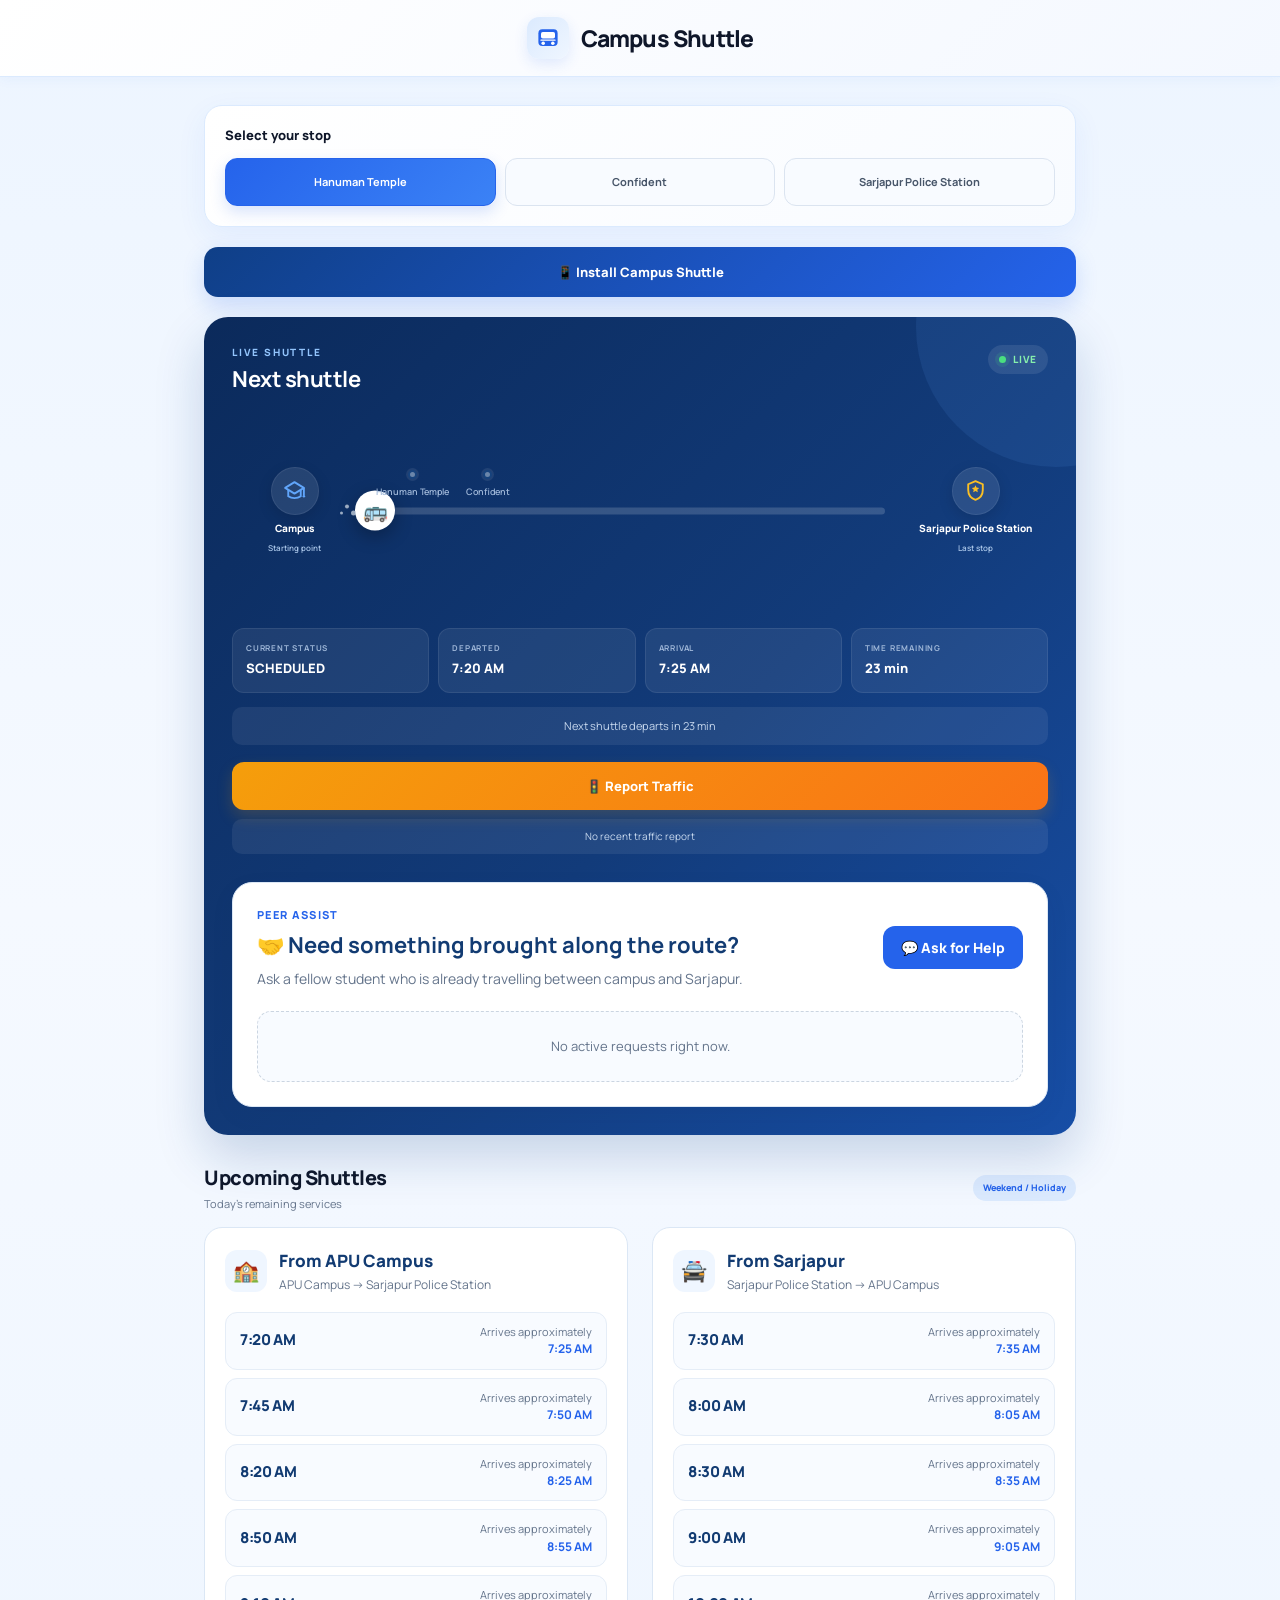
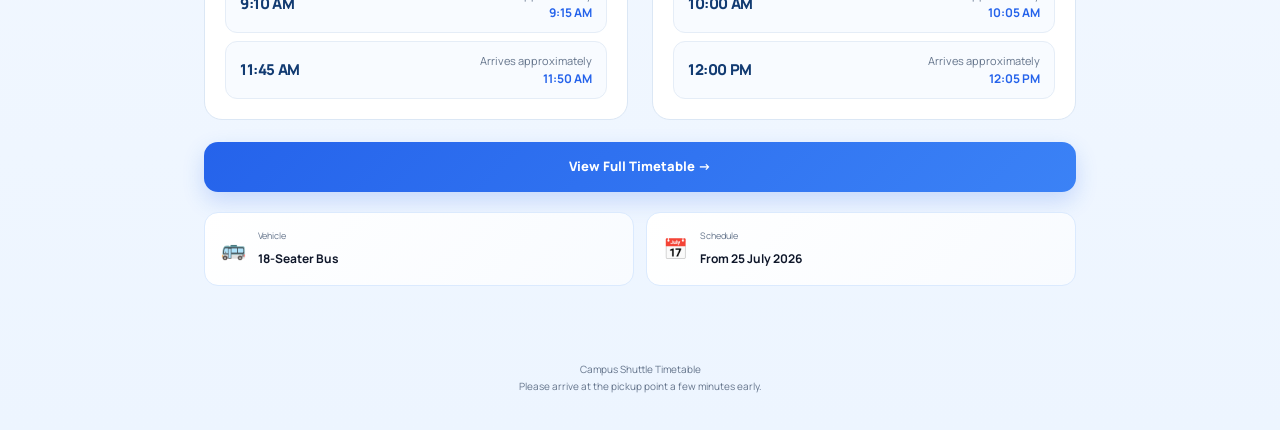
==== commit 7ea64161: "Add Peer Assist and route updates" ====
--- a/index.html
+++ b/index.html
@@ -468,7 +468,290 @@
         </div>
 
     </div>
-
+<!-- =========================================
+     PEER ASSIST
+========================================= -->
+
+<section class="peer-assist-section">
+
+    <div class="peer-assist-header">
+
+        <div>
+
+            <div class="section-label">
+                PEER ASSIST
+            </div>
+
+            <h2>
+                🤝 Need something brought along the route?
+            </h2>
+
+            <p>
+                Ask a fellow student who is already travelling
+                between campus and Sarjapur.
+            </p>
+
+        </div>
+
+        <button
+            id="openPeerAssistButton"
+            class="peer-assist-button"
+        >
+            💬 Ask for Help
+        </button>
+
+    </div>
+
+
+    <!-- ACTIVE REQUESTS -->
+
+    <div
+        id="peerRequestsList"
+        class="peer-requests-list"
+    >
+
+        <div class="peer-empty">
+
+            No active requests right now.
+
+        </div>
+
+    </div>
+
+</section>
+
+
+<!-- =========================================
+     PEER ASSIST MODAL
+========================================= -->
+
+<div
+    id="peerAssistModal"
+    class="peer-modal"
+>
+
+    <div class="peer-modal-content">
+
+        <div class="peer-modal-header">
+
+            <div>
+
+                <div class="section-label">
+                    PEER ASSIST
+                </div>
+
+                <h2>
+                    Ask your peers
+                </h2>
+
+            </div>
+
+            <button
+                id="closePeerAssistButton"
+                class="peer-close-button"
+            >
+                ×
+            </button>
+
+        </div>
+
+
+        <div class="peer-form">
+
+            <label>
+                From
+            </label>
+
+            <select
+                id="peerFrom"
+            >
+
+                <option value="">
+                    Select starting point
+                </option>
+
+                <option value="APU Campus">
+                    APU Campus
+                </option>
+
+                <option value="Hanuman Temple">
+                    Hanuman Temple
+                </option>
+
+                <option value="Confident">
+                    Confident
+                </option>
+
+                <option value="Sarjapur Police Station">
+                    Sarjapur Police Station
+                </option>
+                <option value="Wawe">
+    Wawe
+</option>
+
+<option value="D-Mart">
+    D-Mart
+</option>
+
+            </select>
+
+
+            <label>
+                To
+            </label>
+
+            <select
+                id="peerTo"
+            >
+
+                <option value="">
+                    Select destination
+                </option>
+
+                <option value="APU Campus">
+                    APU Campus
+                </option>
+
+                <option value="Hanuman Temple">
+                    Hanuman Temple
+                </option>
+
+                <option value="Confident">
+                    Confident
+                </option>
+
+                <option value="Sarjapur Police Station">
+                    Sarjapur Police Station
+                </option>
+                    <option value="Wawe">
+        Wawe
+    </option>
+
+    <option value="D-Mart">
+        D-Mart
+    </option>
+
+
+            </select>
+
+
+            <label>
+                Around what time?
+            </label>
+
+            <input
+                type="time"
+                id="peerTravelTime"
+            >
+
+
+            <label>
+                What do you need?
+            </label>
+
+            <textarea
+                id="peerRequestText"
+                rows="4"
+                placeholder="Example: Can someone bring my medicine from Sarjapur?"
+            ></textarea>
+
+
+            <label>
+    Your name
+</label>
+
+<input
+    type="text"
+    id="peerName"
+    placeholder="Enter your name"
+>
+
+
+<label>
+    College ID
+</label>
+
+<input
+    type="text"
+    id="peerCollegeId"
+    placeholder="Enter your college ID"
+>
+
+
+            <button
+                id="submitPeerRequestButton"
+                class="peer-submit-button"
+            >
+                Post Request
+            </button>
+
+        </div>
+
+    </div>
+
+</div>
+
+
+<!-- =========================================
+     PEER CHAT MODAL
+========================================= -->
+
+<div
+    id="peerChatModal"
+    class="peer-modal"
+>
+
+    <div class="peer-chat-content">
+
+        <div class="peer-modal-header">
+
+            <div>
+
+                <div class="section-label">
+                    PEER ASSIST
+                </div>
+
+                <h2 id="peerChatTitle">
+                    Chat
+                </h2>
+
+            </div>
+
+            <button
+                id="closePeerChatButton"
+                class="peer-close-button"
+            >
+                ×
+            </button>
+
+        </div>
+
+
+        <div
+            id="peerChatMessages"
+            class="peer-chat-messages"
+        ></div>
+
+
+        <div class="peer-chat-input">
+
+            <input
+                type="text"
+                id="peerMessageInput"
+                placeholder="Write a message..."
+            >
+
+            <button
+                id="sendPeerMessageButton"
+            >
+                ➤
+            </button>
+
+        </div>
+
+    </div>
+
+</div>
 </section>
 
 
--- a/style.css
+++ b/style.css
@@ -2151,4 +2151,575 @@
         gap: 16px;
     }
 
-}   +}   
+/* =========================================
+   PEER ASSIST
+========================================= */
+
+.peer-assist-section {
+    margin-top: 28px;
+    padding: 24px;
+    background: #ffffff;
+    border: 1px solid #dbe7f5;
+    border-radius: 20px;
+    box-shadow: 0 8px 24px rgba(15, 55, 100, 0.06);
+}
+
+
+.peer-assist-header {
+    display: flex;
+    align-items: center;
+    justify-content: space-between;
+    gap: 20px;
+    margin-bottom: 22px;
+}
+
+
+.peer-assist-header h2 {
+    margin: 5px 0 6px;
+    color: #123b72;
+    font-size: 22px;
+}
+
+
+.peer-assist-header p {
+    margin: 0;
+    color: #64748b;
+    font-size: 14px;
+}
+
+
+.section-label {
+    font-size: 11px;
+    font-weight: 800;
+    letter-spacing: 0.12em;
+    color: #2563eb;
+}
+
+
+.peer-assist-button {
+    border: none;
+    padding: 12px 18px;
+    border-radius: 12px;
+    background: #2563eb;
+    color: #ffffff;
+    font-size: 14px;
+    font-weight: 800;
+    cursor: pointer;
+    white-space: nowrap;
+}
+
+
+.peer-assist-button:hover {
+    background: #1d4ed8;
+}
+
+
+/* =========================================
+   ACTIVE REQUESTS
+========================================= */
+
+.peer-requests-list {
+    display: grid;
+    grid-template-columns: repeat(2, minmax(0, 1fr));
+    gap: 14px;
+}
+
+
+.peer-request-card {
+    position: relative;
+    padding: 18px;
+    background: #f8fbff;
+    border: 1px solid #dbe7f5;
+    border-left: 4px solid #2563eb;
+    border-radius: 16px;
+    transition: 0.2s ease;
+}
+
+.peer-request-card:hover {
+    border-color: #93c5fd;
+    border-left-color: #2563eb;
+    transform: translateY(-1px);
+}
+
+
+.peer-request-card:hover {
+    border-color: #93c5fd;
+    transform: translateY(-1px);
+}
+
+
+.peer-request-top {
+    display: flex;
+    align-items: center;
+    justify-content: space-between;
+    gap: 10px;
+    margin-bottom: 12px;
+}
+
+
+.peer-request-route {
+    font-size: 13px;
+    font-weight: 800;
+    color: #123b72;
+}
+
+
+.peer-request-status {
+    display: inline-flex;
+    align-items: center;
+    gap: 5px;
+    padding: 5px 9px;
+    border-radius: 20px;
+    background: #dcfce7;
+    color: #15803d;
+    font-size: 10px;
+    font-weight: 800;
+    letter-spacing: 0.03em;
+}
+
+.peer-request-status::before {
+    content: "";
+    width: 6px;
+    height: 6px;
+    border-radius: 50%;
+    background: #22c55e;
+}
+
+
+.peer-request-time {
+    margin-bottom: 10px;
+    color: #64748b;
+    font-size: 12px;
+}
+
+
+.peer-request-text {
+    padding: 12px;
+    margin-bottom: 14px;
+    background: #ffffff;
+    border-radius: 12px;
+    color: #334155;
+    font-size: 14px;
+    line-height: 1.5;
+}
+
+
+.peer-request-bottom {
+    display: flex;
+    align-items: center;
+    justify-content: space-between;
+    gap: 10px;
+}
+
+
+.peer-request-name {
+    color: #64748b;
+    font-size: 12px;
+}
+
+
+.peer-chat-button {
+    border: none;
+    padding: 9px 13px;
+    border-radius: 10px;
+    background: #eff6ff;
+    color: #2563eb;
+    font-size: 12px;
+    font-weight: 800;
+    cursor: pointer;
+}
+
+
+.peer-chat-button:hover {
+    background: #dbeafe;
+}
+
+
+.peer-empty {
+    grid-column: 1 / -1;
+    padding: 25px;
+    text-align: center;
+    color: #64748b;
+    background: #f8fbff;
+    border: 1px dashed #cbd5e1;
+    border-radius: 14px;
+    font-size: 13px;
+}
+
+
+/* =========================================
+   MODAL
+========================================= */
+
+.peer-modal {
+    position: fixed;
+    inset: 0;
+    z-index: 9999;
+    display: none;
+    align-items: center;
+    justify-content: center;
+    padding: 20px;
+    background: rgba(15, 23, 42, 0.55);
+    backdrop-filter: blur(5px);
+}
+
+
+.peer-modal.active {
+    display: flex;
+}
+
+
+.peer-modal-content,
+.peer-chat-content {
+    width: min(520px, 100%);
+    max-height: 90vh;
+    overflow: hidden;
+    background: #ffffff;
+    border-radius: 22px;
+    box-shadow: 0 25px 60px rgba(15, 23, 42, 0.25);
+}
+
+
+.peer-modal-header {
+    display: flex;
+    align-items: flex-start;
+    justify-content: space-between;
+    gap: 15px;
+    padding: 22px 24px;
+    border-bottom: 1px solid #e5edf7;
+}
+
+
+.peer-modal-header h2 {
+    margin: 5px 0 0;
+    color: #123b72;
+    font-size: 20px;
+}
+
+
+.peer-close-button {
+    width: 34px;
+    height: 34px;
+    border: none;
+    border-radius: 50%;
+    background: #f1f5f9;
+    color: #475569;
+    font-size: 23px;
+    line-height: 1;
+    cursor: pointer;
+}
+
+
+.peer-close-button:hover {
+    background: #e2e8f0;
+}
+
+
+/* =========================================
+   PEER FORM
+========================================= */
+
+.peer-form {
+    padding: 22px 24px 24px;
+    overflow-y: auto;
+    max-height: calc(90vh - 90px);
+}
+
+
+.peer-form label {
+    display: block;
+    margin: 14px 0 7px;
+    color: #334155;
+    font-size: 12px;
+    font-weight: 800;
+}
+
+
+.peer-form label:first-child {
+    margin-top: 0;
+}
+
+
+.peer-form input,
+.peer-form select,
+.peer-form textarea {
+    width: 100%;
+    box-sizing: border-box;
+    border: 1px solid #cbd5e1;
+    border-radius: 11px;
+    padding: 11px 12px;
+    background: #ffffff;
+    color: #1e293b;
+    font-family: inherit;
+    font-size: 14px;
+    outline: none;
+}
+
+
+.peer-form input:focus,
+.peer-form select:focus,
+.peer-form textarea:focus {
+    border-color: #2563eb;
+    box-shadow: 0 0 0 3px #dbeafe;
+}
+
+
+.peer-form textarea {
+    resize: vertical;
+    min-height: 100px;
+}
+
+
+.peer-submit-button {
+    width: 100%;
+    margin-top: 20px;
+    padding: 13px;
+    border: none;
+    border-radius: 12px;
+    background: #2563eb;
+    color: #ffffff;
+    font-size: 14px;
+    font-weight: 800;
+    cursor: pointer;
+}
+
+
+.peer-submit-button:hover {
+    background: #1d4ed8;
+}
+
+
+/* =========================================
+   CHAT
+========================================= */
+
+.peer-chat-content {
+    display: flex;
+    flex-direction: column;
+    height: min(650px, 90vh);
+}
+
+
+.peer-chat-messages {
+    flex: 1;
+    overflow-y: auto;
+    padding: 20px;
+    background: #f8fbff;
+}
+
+
+.peer-message {
+    max-width: 80%;
+    margin-bottom: 12px;
+    padding: 10px 13px;
+    background: #ffffff;
+    border: 1px solid #e2e8f0;
+    border-radius: 13px;
+}
+
+
+.peer-message-name {
+    margin-bottom: 3px;
+    color: #2563eb;
+    font-size: 11px;
+    font-weight: 800;
+}
+
+
+.peer-message-text {
+    color: #334155;
+    font-size: 14px;
+    line-height: 1.45;
+}
+
+
+.peer-message-time {
+    margin-top: 4px;
+    color: #94a3b8;
+    font-size: 9px;
+}
+
+
+.peer-chat-input {
+    display: flex;
+    gap: 8px;
+    padding: 14px;
+    background: #ffffff;
+    border-top: 1px solid #e5edf7;
+}
+
+
+.peer-chat-input input {
+    flex: 1;
+    min-width: 0;
+    border: 1px solid #cbd5e1;
+    border-radius: 11px;
+    padding: 11px 12px;
+    outline: none;
+    font-family: inherit;
+    font-size: 14px;
+}
+
+
+.peer-chat-input input:focus {
+    border-color: #2563eb;
+}
+
+
+.peer-chat-input button {
+    width: 44px;
+    border: none;
+    border-radius: 11px;
+    background: #2563eb;
+    color: #ffffff;
+    font-size: 18px;
+    cursor: pointer;
+}
+
+
+/* =========================================
+   MOBILE
+========================================= */
+
+@media (max-width: 700px) {
+
+    .peer-assist-header {
+        flex-direction: column;
+        align-items: stretch;
+    }
+
+
+    .peer-assist-button {
+        width: 100%;
+    }
+
+
+    .peer-requests-list {
+        grid-template-columns: 1fr;
+    }
+
+
+    .peer-assist-section {
+        padding: 18px;
+    }
+
+
+    .peer-assist-header h2 {
+        font-size: 19px;
+    }
+
+
+    .peer-modal {
+        padding: 10px;
+    }
+
+
+    .peer-modal-content,
+    .peer-chat-content {
+        border-radius: 18px;
+    }
+
+}
+/* =========================================
+   PEER ASSIST MOBILE IMPROVEMENTS
+========================================= */
+
+.peer-request-card {
+    padding: 15px;
+}
+
+.peer-request-top {
+    align-items: flex-start;
+}
+
+.peer-request-route {
+    max-width: 65%;
+    line-height: 1.4;
+}
+
+.peer-request-bottom {
+    align-items: flex-start;
+    flex-direction: column;
+}
+
+.peer-chat-button {
+    width: 100%;
+    padding: 11px;
+}
+
+.peer-request-text {
+    font-size: 13px;
+}
+
+.peer-request-time {
+    font-size: 11px;
+}
+
+.peer-modal-header {
+    padding: 18px;
+}
+
+.peer-modal-header h2 {
+    font-size: 18px;
+}
+
+.peer-form {
+    padding: 18px;
+}
+
+.peer-chat-content {
+    width: 100%;
+    height: 92vh;
+}
+
+.peer-chat-messages {
+    padding: 15px;
+}
+
+.peer-message {
+    max-width: 88%;
+}
+
+.peer-chat-input {
+    padding: 10px;
+}
+
+.peer-chat-input input {
+    font-size: 13px;
+}
+
+.peer-close-request-button {
+    font-size: 10px;
+    padding: 7px 9px;
+}
+/* =========================================
+   CLOSE PEER REQUEST
+========================================= */
+
+.peer-close-request-button {
+    margin-left: auto;
+    padding: 8px 12px;
+    border: none;
+    border-radius: 9px;
+    background: #f1f5f9;
+    color: #475569;
+    font-size: 11px;
+    font-weight: 800;
+    cursor: pointer;
+}
+
+.peer-close-request-button:hover {
+    background: #fee2e2;
+    color: #b91c1c;
+}
+.peer-college-id {
+    display: inline-block;
+    margin-left: 6px;
+    padding: 3px 7px;
+    border-radius: 6px;
+    background: #eaf2ff;
+    color: #2563eb;
+    font-size: 10px;
+    font-weight: 700;
+}
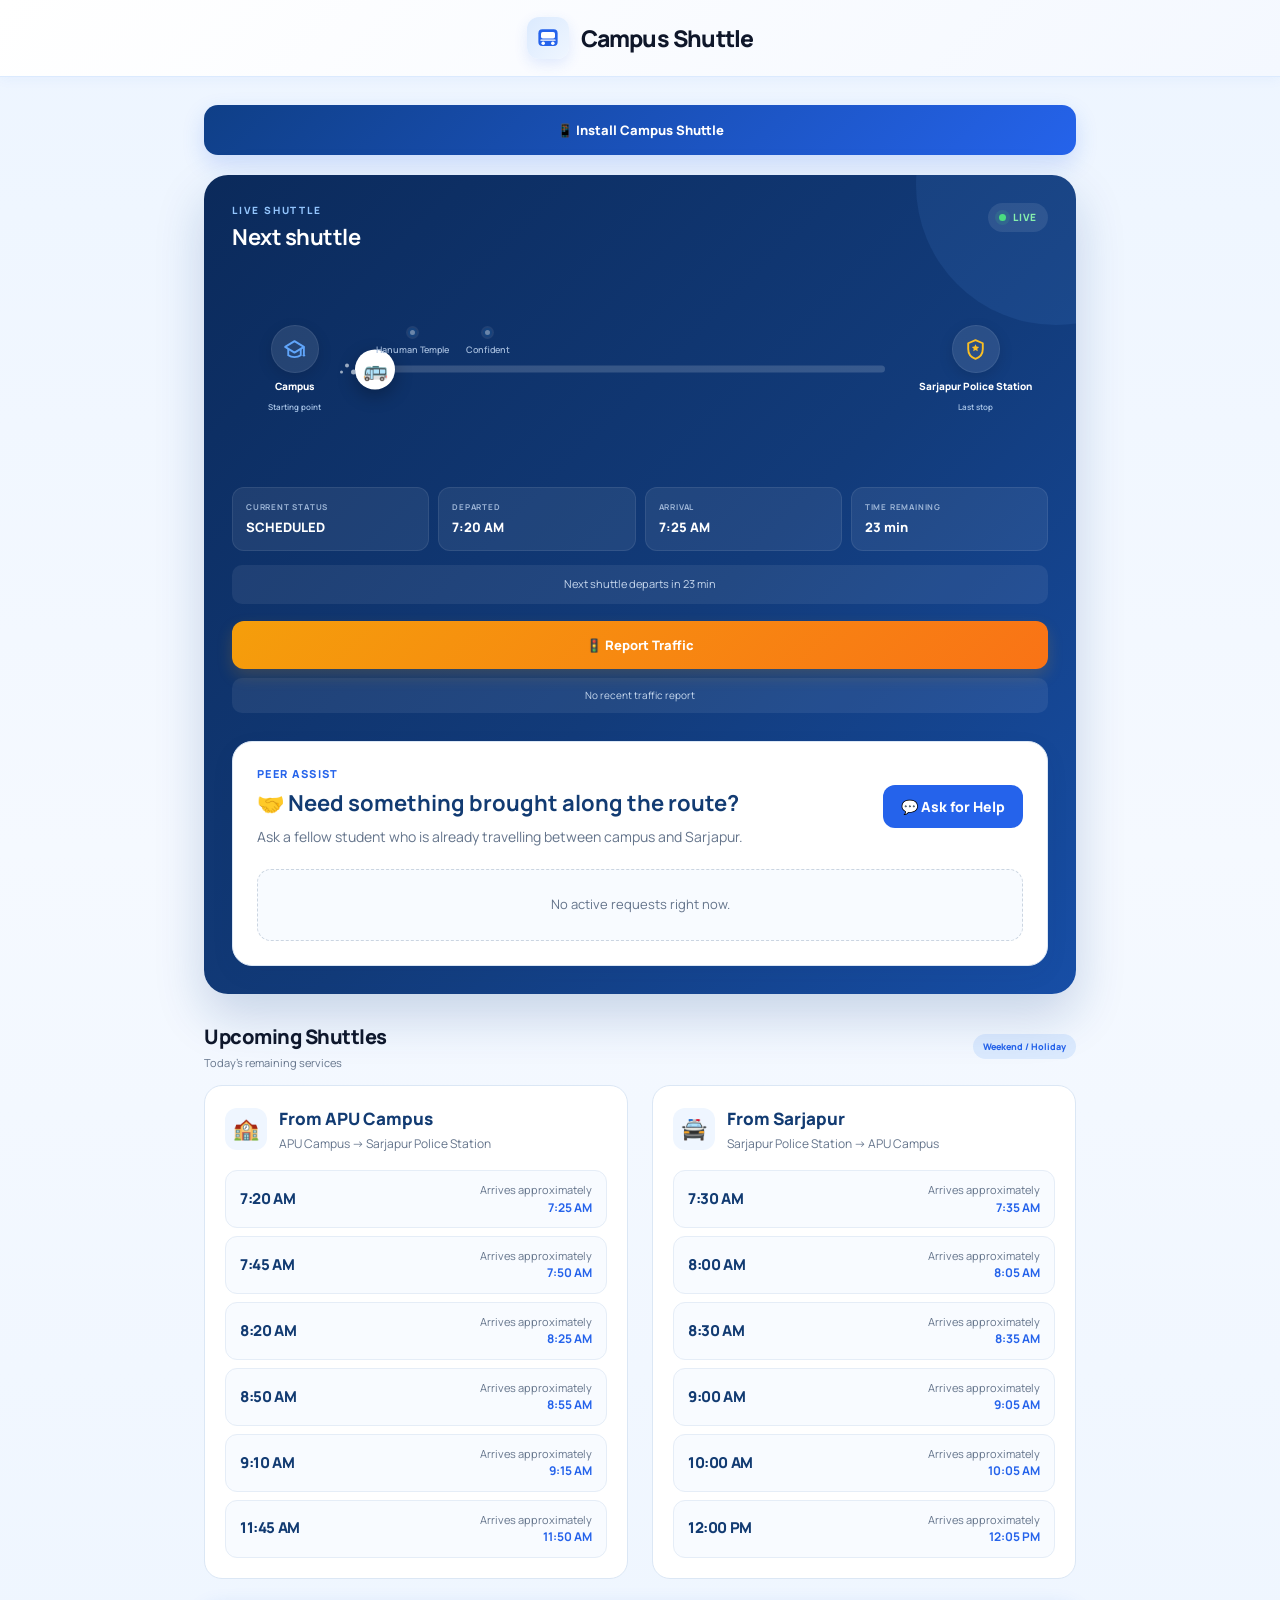
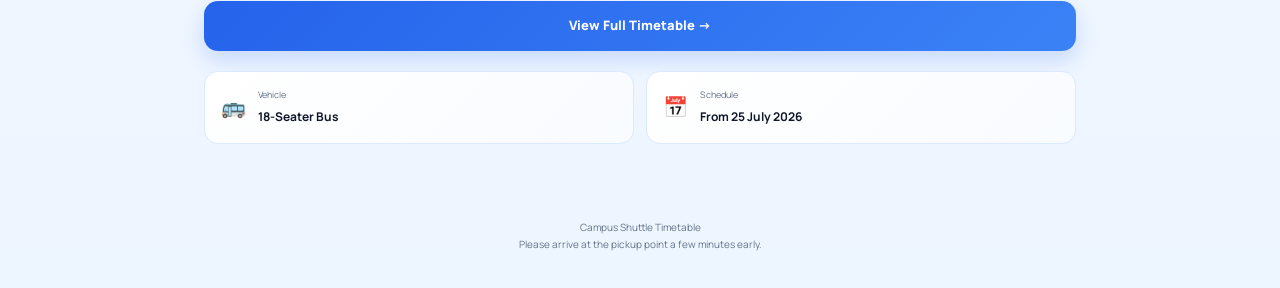
==== commit f2c2024a: "Update Campus Shuttle and Peer Assist" ====
--- a/index.html
+++ b/index.html
@@ -123,42 +123,7 @@
     <main class="container">
 
 
-        <!-- =====================================
-             LOCATION SELECTION
-        ====================================== -->
-
-        <section class="location-card">
-
-    <div class="pickup-title">
-        Select your stop
-    </div>
-
-    <div class="stop-selector">
-
-        <button
-            class="stop-option active"
-            data-stop="hanuman-temple"
-        >
-            Hanuman Temple
-        </button>
-
-        <button
-            class="stop-option"
-            data-stop="confident"
-        >
-            Confident
-        </button>
-
-        <button
-            class="stop-option"
-            data-stop="sarjapur-police-station"
-        >
-            Sarjapur Police Station
-        </button>
-
-    </div>
-
-</section>
+
 <!-- INSTALL APP -->
 
 <button
@@ -586,7 +551,7 @@
                     Sarjapur Police Station
                 </option>
                 <option value="Wawe">
-    Wawe
+    Wawe😉
 </option>
 
 <option value="D-Mart">
@@ -624,7 +589,7 @@
                     Sarjapur Police Station
                 </option>
                     <option value="Wawe">
-        Wawe
+        Wawe😉
     </option>
 
     <option value="D-Mart">
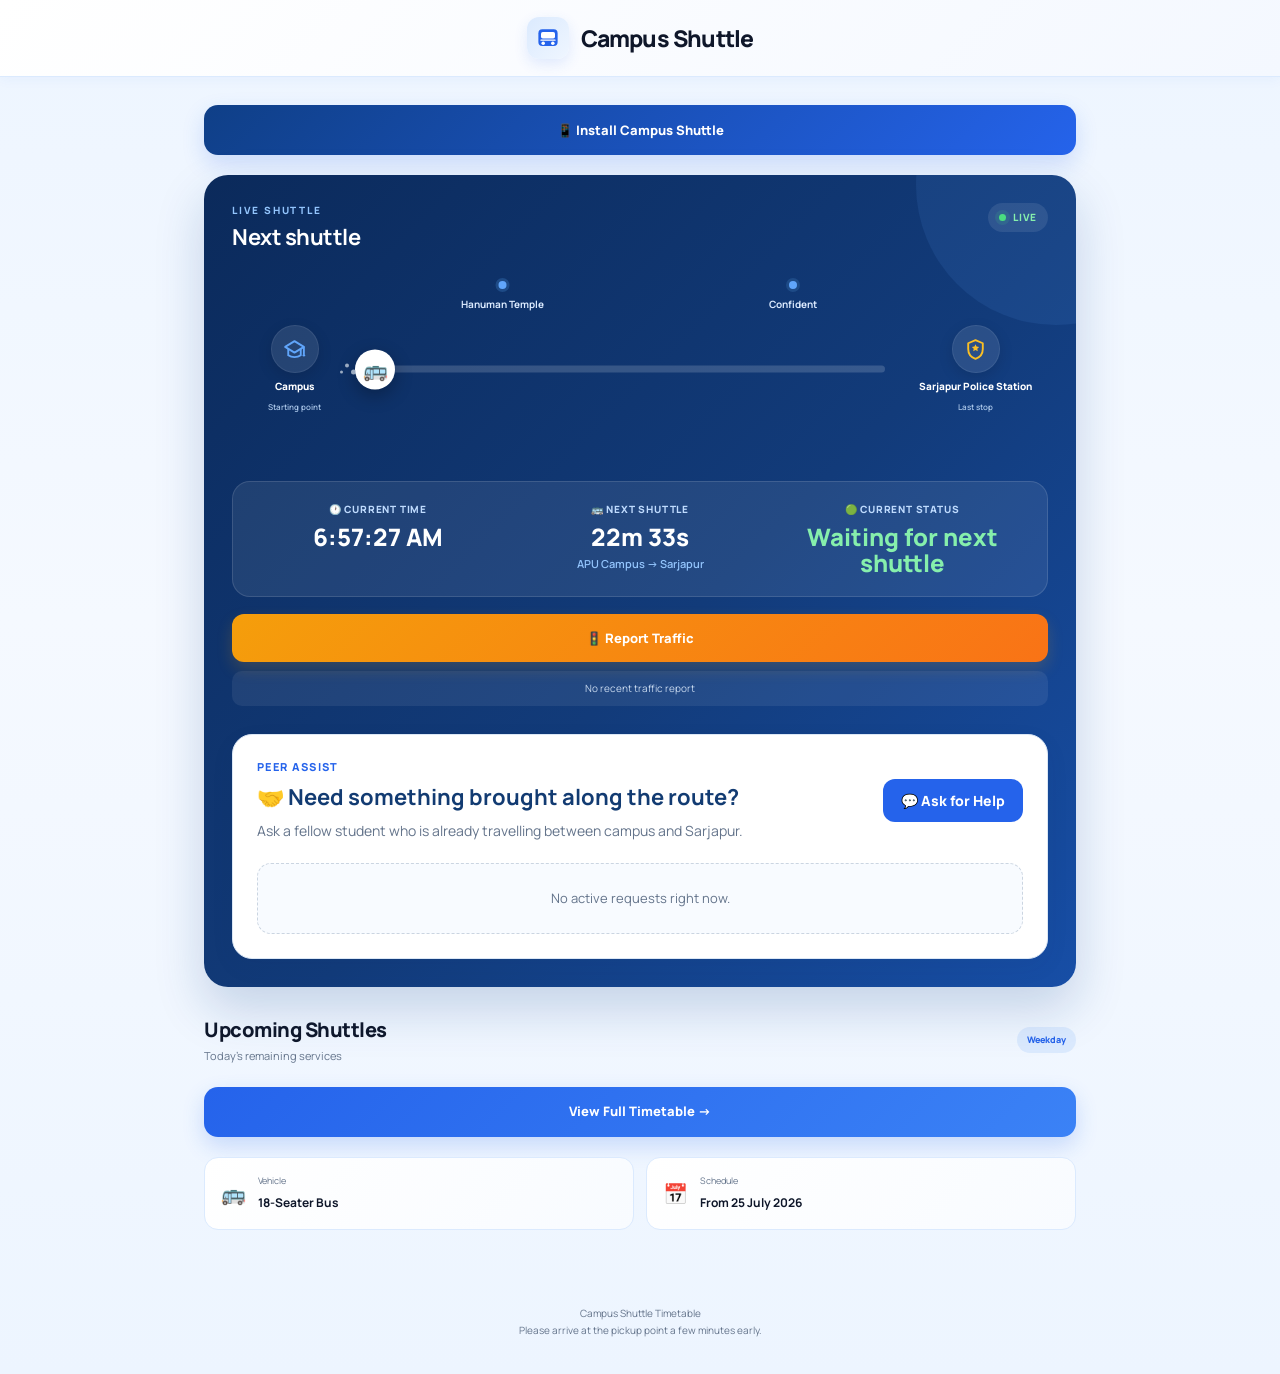
==== commit 28561db2: "Update live shuttle information panel" ====
--- a/index.html
+++ b/index.html
@@ -342,74 +342,58 @@
 
 
 
-    <!-- LIVE INFORMATION -->
-
-    <div class="live-info-grid">
-
-        <div class="live-info-card">
-
-            <span class="live-info-label">
-                CURRENT STATUS
-            </span>
-
-            <strong id="busState">
-                --
-            </strong>
-
-        </div>
-
-
-        <div class="live-info-card">
-
-            <span class="live-info-label">
-                DEPARTED
-            </span>
-
-            <strong id="departureTime">
-                --
-            </strong>
-
-        </div>
-
-
-        <div class="live-info-card">
-
-            <span class="live-info-label">
-                ARRIVAL
-            </span>
-
-            <strong id="liveArrivalTime">
-                --
-            </strong>
-
-        </div>
-
-
-        <div class="live-info-card">
-
-            <span class="live-info-label">
-                TIME REMAINING
-            </span>
-
-            <strong id="timeRemaining">
-                --
-            </strong>
-
-        </div>
-
-    </div>
-
-
-
-    <!-- LIVE MESSAGE -->
-
-    <div
-        class="live-message"
-        id="liveMessage"
-    >
-        Checking the current shuttle...
-    </div>
-
+<!-- =========================================
+     LIVE INFORMATION
+========================================= -->
+
+<div class="live-info-panel">
+
+    <div class="live-stat">
+
+        <span class="live-stat-label">
+            🕐 CURRENT TIME
+        </span>
+
+        <strong id="livePanelClock">
+            --:--:--
+        </strong>
+
+    </div>
+
+
+    <div class="live-stat">
+
+        <span class="live-stat-label">
+            🚌 NEXT SHUTTLE
+        </span>
+
+        <strong id="nextShuttleCountdown">
+            --
+        </strong>
+
+        <small id="nextShuttleLabel">
+            Checking...
+        </small>
+
+    </div>
+
+
+    <div class="live-stat">
+
+        <span class="live-stat-label">
+            🟢 CURRENT STATUS
+        </span>
+
+        <strong
+            id="liveCurrentStatus"
+            class="live-status-text"
+        >
+            Checking...
+        </strong>
+
+    </div>
+
+</div>
 
 
     <!-- TRAFFIC REPORT -->
--- a/style.css
+++ b/style.css
@@ -749,150 +749,222 @@
 }
 
 
-/* =========================================================
+/* =========================================
    13. INTERMEDIATE PICKUP STOPS
-========================================================= */
+========================================= */
 
 .pickup-stops {
     position: absolute;
-
-    left: 15;
-    right: 15;
-
-    top: 50%;
-
-    height: 82px;
-
-    transform:
-        translateY(-50%);
-
-    display: flex;
-
-    align-items: flex-start;
-
-    justify-content: space-between;
-
+    inset: 0;
     pointer-events: none;
-}
+    z-index: 5;
+}
+
+
+/* =========================================
+   DEFAULT
+   CAMPUS → SARJAPUR
+
+   Hanuman = 25%
+   Confident = 82%
+========================================= */
 
 .pickup-stop {
-    min-width: 75px;
-
-    display: flex;
-
+    position: absolute;
+    top: -34px;
+
+    transform: translateX(-50%);
+
+    display: flex;
     flex-direction: column;
-
     align-items: center;
-
-    gap: 7px;
-
-    color: #9fb7d8;
-
-    font-size: 9px;
-
+    gap: 6px;
+
+    white-space: nowrap;
+
+    z-index: 5;
+}
+
+
+/* Hanuman Temple */
+
+.pickup-stop:nth-child(1) {
+    left: 25%;
+}
+
+
+/* Confident */
+
+.pickup-stop:nth-child(2) {
+    left: 82%;
+}
+
+
+/* =========================================
+   REVERSE
+   SARJAPUR → CAMPUS
+
+   Confident = 25%
+   Hanuman = 82%
+========================================= */
+
+.live-route.return-direction
+.pickup-stop:nth-child(1) {
+    left: 82%;
+}
+
+
+.live-route.return-direction
+.pickup-stop:nth-child(2) {
+    left: 25%;
+}
+
+
+/* =========================================
+   STOP DOT
+========================================= */
+
+.pickup-dot {
+    width: 8px;
+    height: 8px;
+
+    border-radius: 50%;
+
+    background: #60a5fa;
+
+    border: 3px solid #1e4b87;
+
+    box-sizing: content-box;
+
+    flex-shrink: 0;
+}
+
+
+/* =========================================
+   STOP NAME
+========================================= */
+
+.pickup-stop span:last-child {
+    font-size: 10px;
+    font-weight: 700;
+
+    color: #dbeafe;
+
+    text-align: center;
+
+    line-height: 1.2;
+}
+
+/* =========================================
+   LIVE INFORMATION PANEL
+========================================= */
+
+.live-info-panel {
+    width: 100%;
+    display: grid;
+    grid-template-columns:
+        repeat(3, minmax(0, 1fr));
+
+    gap: 12px;
+
+    margin-top: 24px;
+
+    padding: 20px;
+
+    box-sizing: border-box;
+
+    background: rgba(255, 255, 255, 0.08);
+
+    border: 1px solid
+        rgba(255, 255, 255, 0.12);
+
+    border-radius: 18px;
+}
+
+
+.live-stat {
+    min-width: 0;
+
+    display: flex;
+    flex-direction: column;
+    align-items: center;
+
+    text-align: center;
+}
+
+
+.live-stat-label {
+    margin-bottom: 7px;
+
+    color: #bfdbfe;
+
+    font-size: 10px;
+    font-weight: 800;
+
+    letter-spacing: 0.08em;
+}
+
+
+.live-stat strong {
+    color: #ffffff;
+
+    font-size: 24px;
+    font-weight: 900;
+
+    line-height: 1.1;
+}
+
+
+.live-stat small {
+    margin-top: 6px;
+
+    color: #93c5fd;
+
+    font-size: 11px;
     font-weight: 600;
-
-    text-align: center;
-
-    line-height: 1.3;
-
-    transition:
-        color 0.2s ease,
-        transform 0.2s ease;
-}
-
-.pickup-dot {
-    width: 9px;
-    height: 9px;
-
-    flex-shrink: 0;
-
-    border-radius: 50%;
-
-    background: #6b86aa;
-
-    border:
-        2px solid #17437d;
-
-    box-shadow:
-        0 0 0 2px rgba(255,255,255,0.08);
-}
-
-.pickup-stop.selected {
-    color: #bfdbfe;
-
-    font-weight: 800;
-
-    transform:
-        translateY(-2px);
-}
-
-.pickup-stop.selected .pickup-dot {
-    background: #60a5fa;
-
-    box-shadow:
-        0 0 0 4px rgba(96,165,250,0.16);
-}
-
-
-/* =========================================================
-   14. LIVE INFORMATION
-========================================================= */
-
-.live-info-grid {
-    position: relative;
-    z-index: 2;
-
-    width: 100%;
-
-    display: grid;
-
-    grid-template-columns:
-        repeat(4, minmax(0, 1fr));
-
-    gap: 9px;
-
-    margin-top: 30px;
-}
-
-.live-info-card {
-    min-width: 0;
-
-    padding: 13px;
-
-    border:
-        1px solid rgba(255,255,255,0.08);
-
-    border-radius: 12px;
-
-    background:
-        rgba(255,255,255,0.07);
-}
-
-.live-info-label {
-    display: block;
-
-    margin-bottom: 5px;
-
-    color: #9fb7d8;
-
-    font-size: 8px;
-
-    font-weight: 700;
-
-    letter-spacing: 0.8px;
-}
-
-.live-info-card strong {
-    display: block;
-
-    color: white;
-
-    font-size: 13px;
-
-    font-weight: 800;
-}
-
+}
+
+
+.live-status-text {
+    color: #86efac !important;
+}
+
+
+/* =========================================
+   MOBILE
+========================================= */
+
+@media (max-width: 700px) {
+
+    .live-info-panel {
+        grid-template-columns: 1fr;
+
+        gap: 18px;
+
+        padding: 18px;
+    }
+
+
+    .live-stat {
+        padding-bottom: 15px;
+
+        border-bottom: 1px solid
+            rgba(255, 255, 255, 0.1);
+    }
+
+
+    .live-stat:last-child {
+        padding-bottom: 0;
+
+        border-bottom: none;
+    }
+
+
+    .live-stat strong {
+        font-size: 22px;
+    }
+
+}
 
 /* =========================================================
    15. LIVE MESSAGE
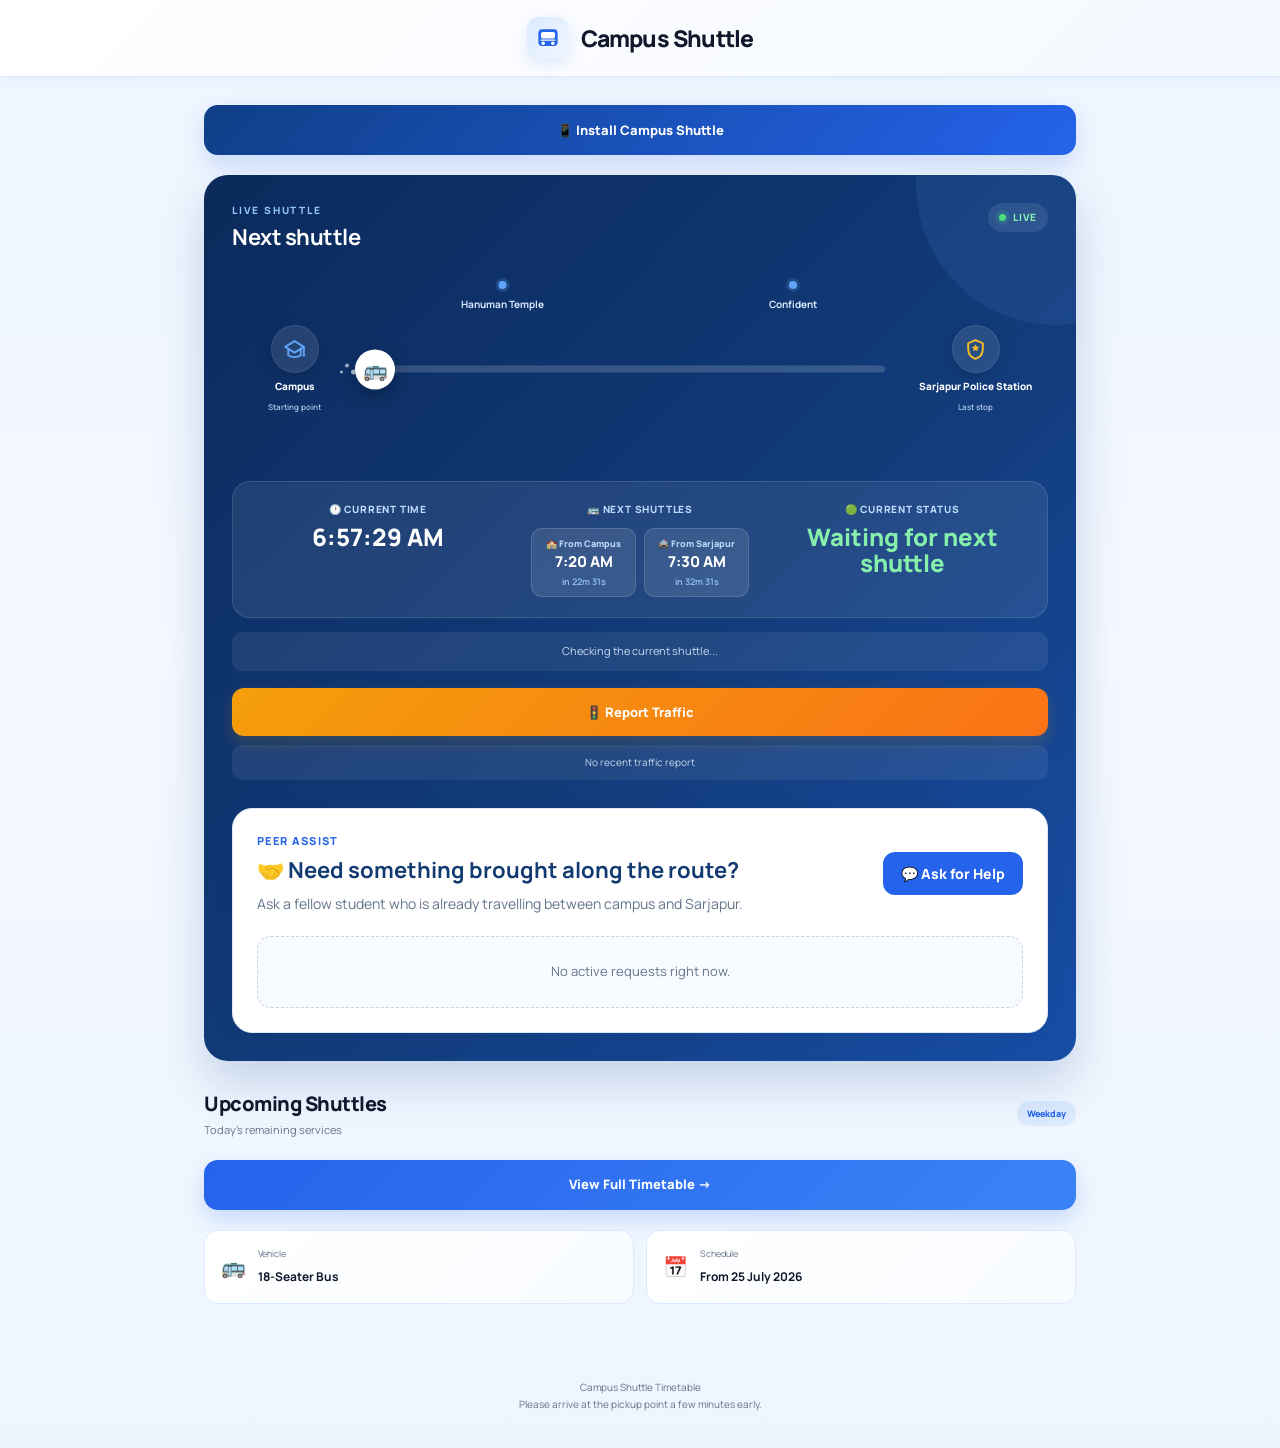
==== commit 6dabddcd: "Add separate next shuttle timings" ====
--- a/index.html
+++ b/index.html
@@ -361,22 +361,54 @@
     </div>
 
 
-    <div class="live-stat">
-
-        <span class="live-stat-label">
-            🚌 NEXT SHUTTLE
-        </span>
-
-        <strong id="nextShuttleCountdown">
-            --
-        </strong>
-
-        <small id="nextShuttleLabel">
-            Checking...
-        </small>
-
-    </div>
-
+    <div class="live-stat next-shuttle-stat">
+
+    <span class="live-stat-label">
+        🚌 NEXT SHUTTLES
+    </span>
+
+    <div class="next-shuttle-capsules">
+
+        <!-- FROM CAMPUS -->
+
+        <div class="next-shuttle-capsule">
+
+            <span class="capsule-label">
+                🏫 From Campus
+            </span>
+
+            <strong id="nextCampusShuttle">
+                --
+            </strong>
+
+            <small id="nextCampusCountdown">
+                Checking...
+            </small>
+
+        </div>
+
+
+        <!-- FROM SARJAPUR -->
+
+        <div class="next-shuttle-capsule">
+
+            <span class="capsule-label">
+                🚔 From Sarjapur
+            </span>
+
+            <strong id="nextSarjapurShuttle">
+                --
+            </strong>
+
+            <small id="nextSarjapurCountdown">
+                Checking...
+            </small>
+
+        </div>
+
+    </div>
+
+</div>
 
     <div class="live-stat">
 
@@ -394,6 +426,16 @@
     </div>
 
 </div>
+
+    <!-- LIVE MESSAGE -->
+
+    <div
+        class="live-message"
+        id="liveMessage"
+    >
+        Checking the current shuttle...
+    </div>
+
 
 
     <!-- TRAFFIC REPORT -->
--- a/style.css
+++ b/style.css
@@ -2794,4 +2794,98 @@
     color: #2563eb;
     font-size: 10px;
     font-weight: 700;
+}
+/* =========================================
+   NEXT SHUTTLE CAPSULES
+========================================= */
+
+.next-shuttle-stat {
+    min-width: 0;
+}
+
+
+.next-shuttle-capsules {
+    width: 100%;
+
+    display: flex;
+    justify-content: center;
+
+    gap: 8px;
+
+    margin-top: 4px;
+}
+
+
+.next-shuttle-capsule {
+    min-width: 105px;
+
+    padding: 8px 10px;
+
+    background: rgba(255, 255, 255, 0.10);
+
+    border: 1px solid
+        rgba(255, 255, 255, 0.14);
+
+    border-radius: 11px;
+
+    text-align: center;
+
+    box-sizing: border-box;
+}
+
+
+.capsule-label {
+    display: block;
+
+    margin-bottom: 4px;
+
+    color: #bfdbfe;
+
+    font-size: 9px;
+    font-weight: 800;
+}
+
+
+.next-shuttle-capsule strong {
+    display: block;
+
+    color: #ffffff;
+
+    font-size: 15px;
+    font-weight: 900;
+
+    line-height: 1.1;
+}
+
+
+.next-shuttle-capsule small {
+    display: block;
+
+    margin-top: 4px;
+
+    color: #93c5fd;
+
+    font-size: 9px;
+    font-weight: 600;
+}
+
+
+/* MOBILE */
+
+@media (max-width: 700px) {
+
+    .next-shuttle-capsules {
+        gap: 6px;
+    }
+
+    .next-shuttle-capsule {
+        min-width: 0;
+        flex: 1;
+        padding: 8px 6px;
+    }
+
+    .next-shuttle-capsule strong {
+        font-size: 14px;
+    }
+
 }
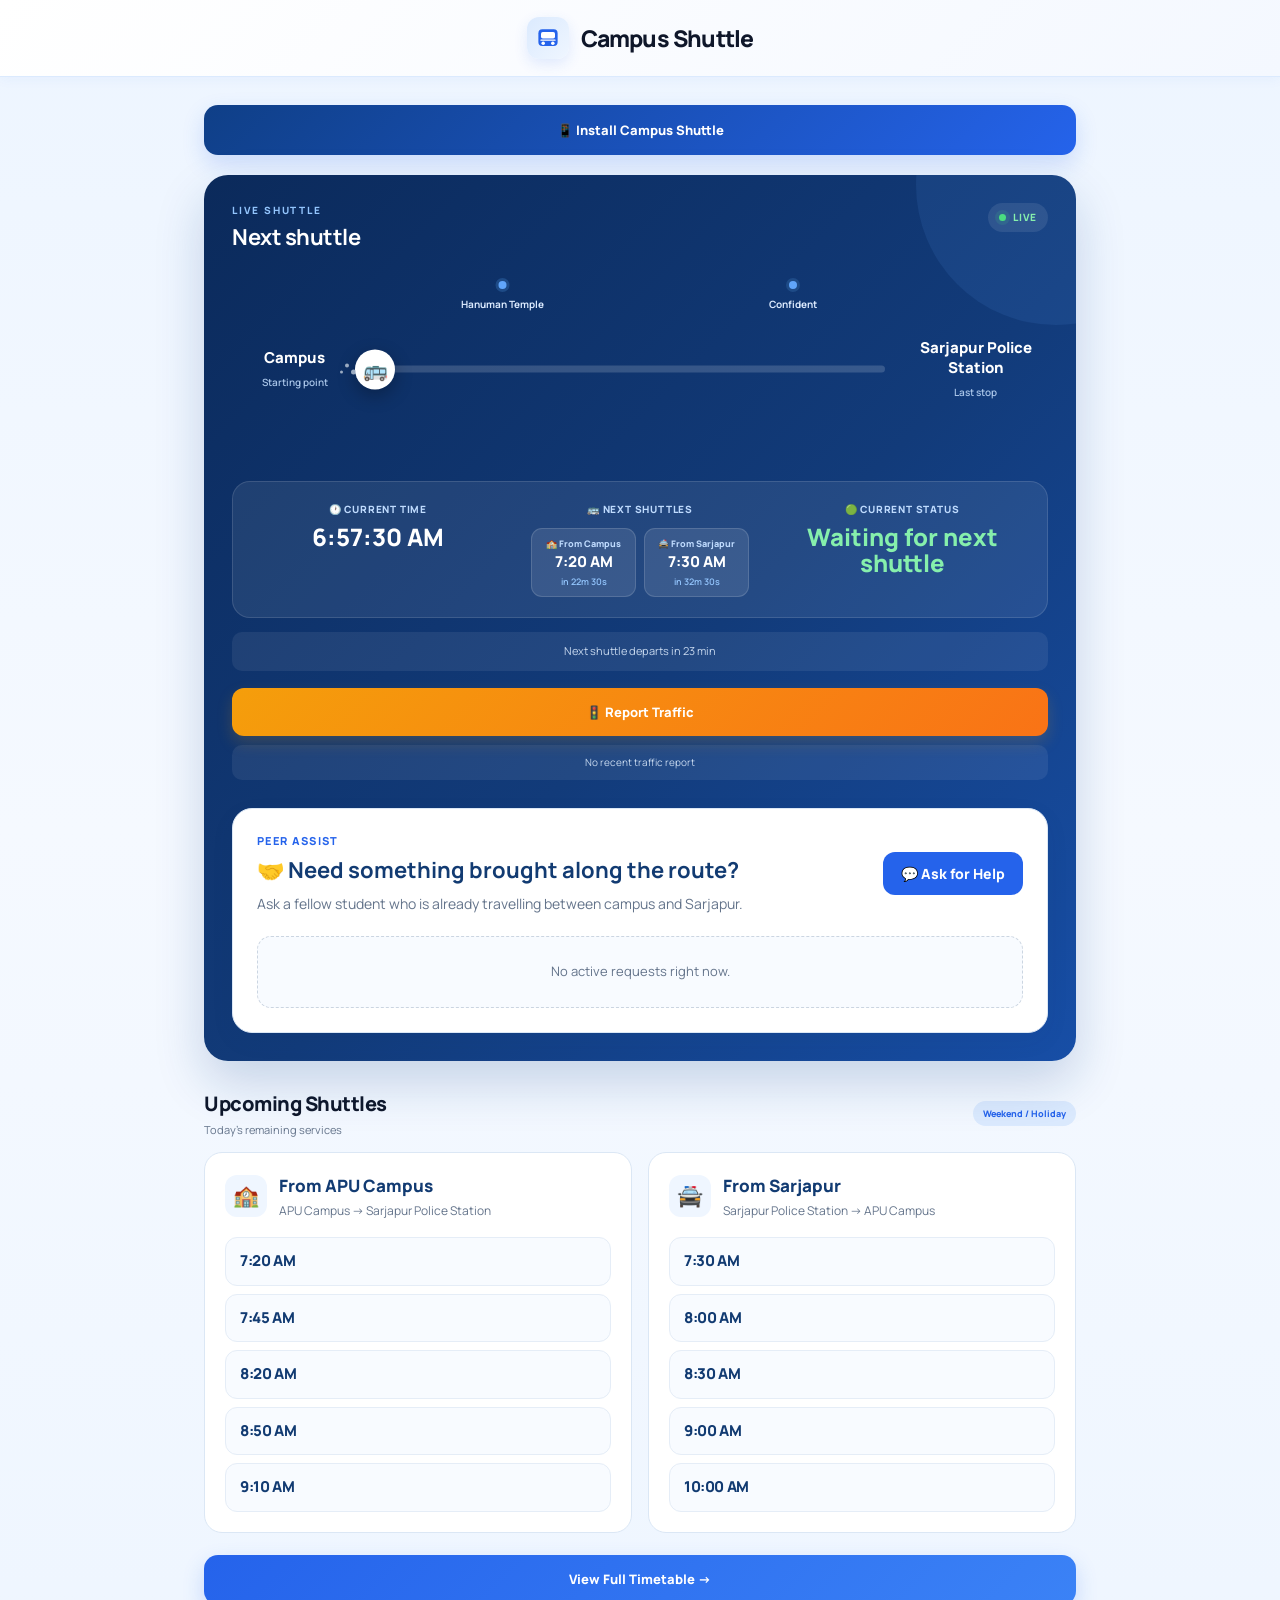
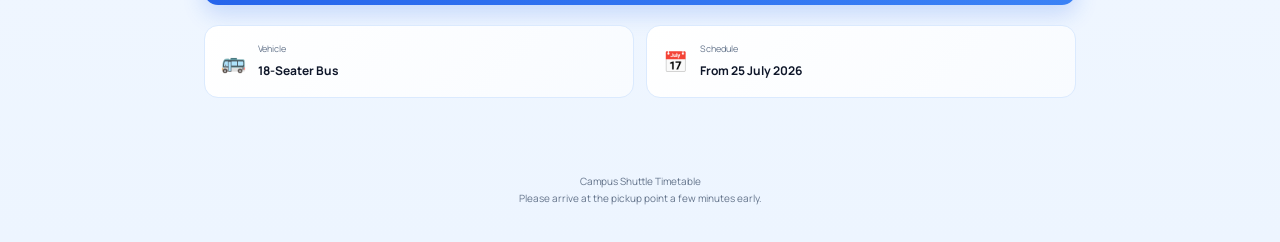
==== commit 8122c1d0: "Remove terminal icons and update shuttle tracker" ====
--- a/index.html
+++ b/index.html
@@ -175,61 +175,17 @@
 
         <!-- APU CAMPUS -->
 
-        <div class="route-terminal">
-
-            <div class="terminal-icon campus-icon">
-
-                <svg
-                    viewBox="0 0 24 24"
-                    fill="none"
-                    xmlns="http://www.w3.org/2000/svg"
-                >
-
-                    <path
-                        d="M3 9.5L12 4L21 9.5L12 15L3 9.5Z"
-                        stroke="currentColor"
-                        stroke-width="1.8"
-                        stroke-linejoin="round"
-                    />
-
-                    <path
-                        d="M6 11.5V17.5C9.5 20 14.5 20 18 17.5V11.5"
-                        stroke="currentColor"
-                        stroke-width="1.8"
-                        stroke-linecap="round"
-                    />
-
-                    <path
-                        d="M21 10V16"
-                        stroke="currentColor"
-                        stroke-width="1.8"
-                        stroke-linecap="round"
-                    />
-
-                    <circle
-                        cx="21"
-                        cy="17.5"
-                        r="1.2"
-                        fill="currentColor"
-                    />
-
-                </svg>
-
-            </div>
-
-
-            <strong id="startStop">
-                APU Campus
-            </strong>
-
-
-            <span>
-                Starting point
-            </span>
-
-        </div>
-
-
+<div class="route-terminal">
+
+    <strong id="startStop">
+        APU Campus
+    </strong>
+
+    <span>
+        Starting point
+    </span>
+
+</div>
 
         <!-- MIDDLE ROUTE -->
 
@@ -300,46 +256,19 @@
 
         <!-- SARJAPUR POLICE STATION -->
 
-        <div class="route-terminal destination">
-
-            <div class="terminal-icon police-icon">
-
-                <svg
-                    viewBox="0 0 24 24"
-                    fill="none"
-                    xmlns="http://www.w3.org/2000/svg"
-                >
-
-                    <path
-                        d="M12 3L19 6V11.5C19 16.2 16.2 19.5 12 21C7.8 19.5 5 16.2 5 11.5V6L12 3Z"
-                        stroke="currentColor"
-                        stroke-width="1.8"
-                        stroke-linejoin="round"
-                    />
-
-                    <path
-                        d="M12 7L13 9.2L15.5 9.5L13.7 11.2L14.2 13.7L12 12.5L9.8 13.7L10.3 11.2L8.5 9.5L11 9.2L12 7Z"
-                        fill="currentColor"
-                    />
-
-                </svg>
-
-            </div>
-
-
-            <strong id="endStop">
-                Sarjapur Police Station
-            </strong>
-
-
-            <span>
-                Last stop
-            </span>
-
-        </div>
-
-    </div>
-
+<div class="route-terminal destination">
+
+    <strong id="endStop">
+        Sarjapur Police Station
+    </strong>
+
+    <span>
+        Last stop
+    </span>
+
+</div>
+
+</div>
 
 
 <!-- =========================================
--- a/style.css
+++ b/style.css
@@ -2888,4 +2888,138 @@
         font-size: 14px;
     }
 
+}
+
+/* =========================================
+   UPCOMING SHUTTLES - TWO COLUMNS
+========================================= */
+
+.upcoming-direction-grid {
+    display: grid;
+    grid-template-columns: 1fr 1fr;
+    gap: 16px;
+    width: 100%;
+}
+
+.direction-column {
+    min-width: 0;
+}
+
+/* Keep two columns on mobile as well */
+@media (max-width: 600px) {
+
+    .upcoming-direction-grid {
+        grid-template-columns: 1fr 1fr;
+        gap: 8px;
+    }
+
+    .direction-column {
+        min-width: 0;
+    }
+
+    .direction-header {
+        gap: 6px;
+    }
+
+    .direction-title {
+        font-size: 12px;
+    }
+
+    .direction-subtitle {
+        font-size: 9px;
+        line-height: 1.3;
+    }
+
+    .direction-icon {
+        font-size: 20px;
+        flex-shrink: 0;
+    }
+
+    .shuttle-time-row {
+        padding: 10px 6px;
+    }
+
+    .shuttle-time {
+        font-size: 13px;
+    }
+
+    .shuttle-arrival {
+        font-size: 9px;
+    }
+
+    .shuttle-arrival strong {
+        font-size: 10px;
+    }
+}
+/* =========================================
+   FORCE UPCOMING SHUTTLES INTO 2 COLUMNS
+========================================= */
+
+#upcomingList .upcoming-direction-grid {
+    display: grid !important;
+    grid-template-columns: minmax(0, 1fr) minmax(0, 1fr) !important;
+    gap: 16px !important;
+    width: 100% !important;
+}
+
+#upcomingList .direction-column {
+    display: block !important;
+    width: 100% !important;
+    min-width: 0 !important;
+}
+
+/* MOBILE - STILL TWO COLUMNS */
+@media (max-width: 600px) {
+
+    #upcomingList .upcoming-direction-grid {
+        display: grid !important;
+        grid-template-columns: minmax(0, 1fr) minmax(0, 1fr) !important;
+        gap: 8px !important;
+    }
+
+    #upcomingList .direction-column {
+        width: 100% !important;
+        min-width: 0 !important;
+    }
+
+    #upcomingList .direction-title {
+        font-size: 11px !important;
+    }
+
+    #upcomingList .direction-subtitle {
+        font-size: 8px !important;
+        line-height: 1.25 !important;
+    }
+
+    #upcomingList .direction-icon {
+        font-size: 18px !important;
+    }
+
+    #upcomingList .shuttle-time-row {
+        width: 100% !important;
+        box-sizing: border-box !important;
+        padding: 9px 5px !important;
+    }
+
+    #upcomingList .shuttle-time {
+        font-size: 12px !important;
+    }
+
+    #upcomingList .shuttle-arrival {
+        font-size: 8px !important;
+    }
+
+    #upcomingList .shuttle-arrival strong {
+        font-size: 9px !important;
+    }
+}
+/* Make terminal stop names larger */
+.route-terminal strong {
+    font-size: 15px;
+    font-weight: 800;
+}
+
+/* Keep the smaller description underneath */
+.route-terminal span {
+    font-size: 10px;
 }
